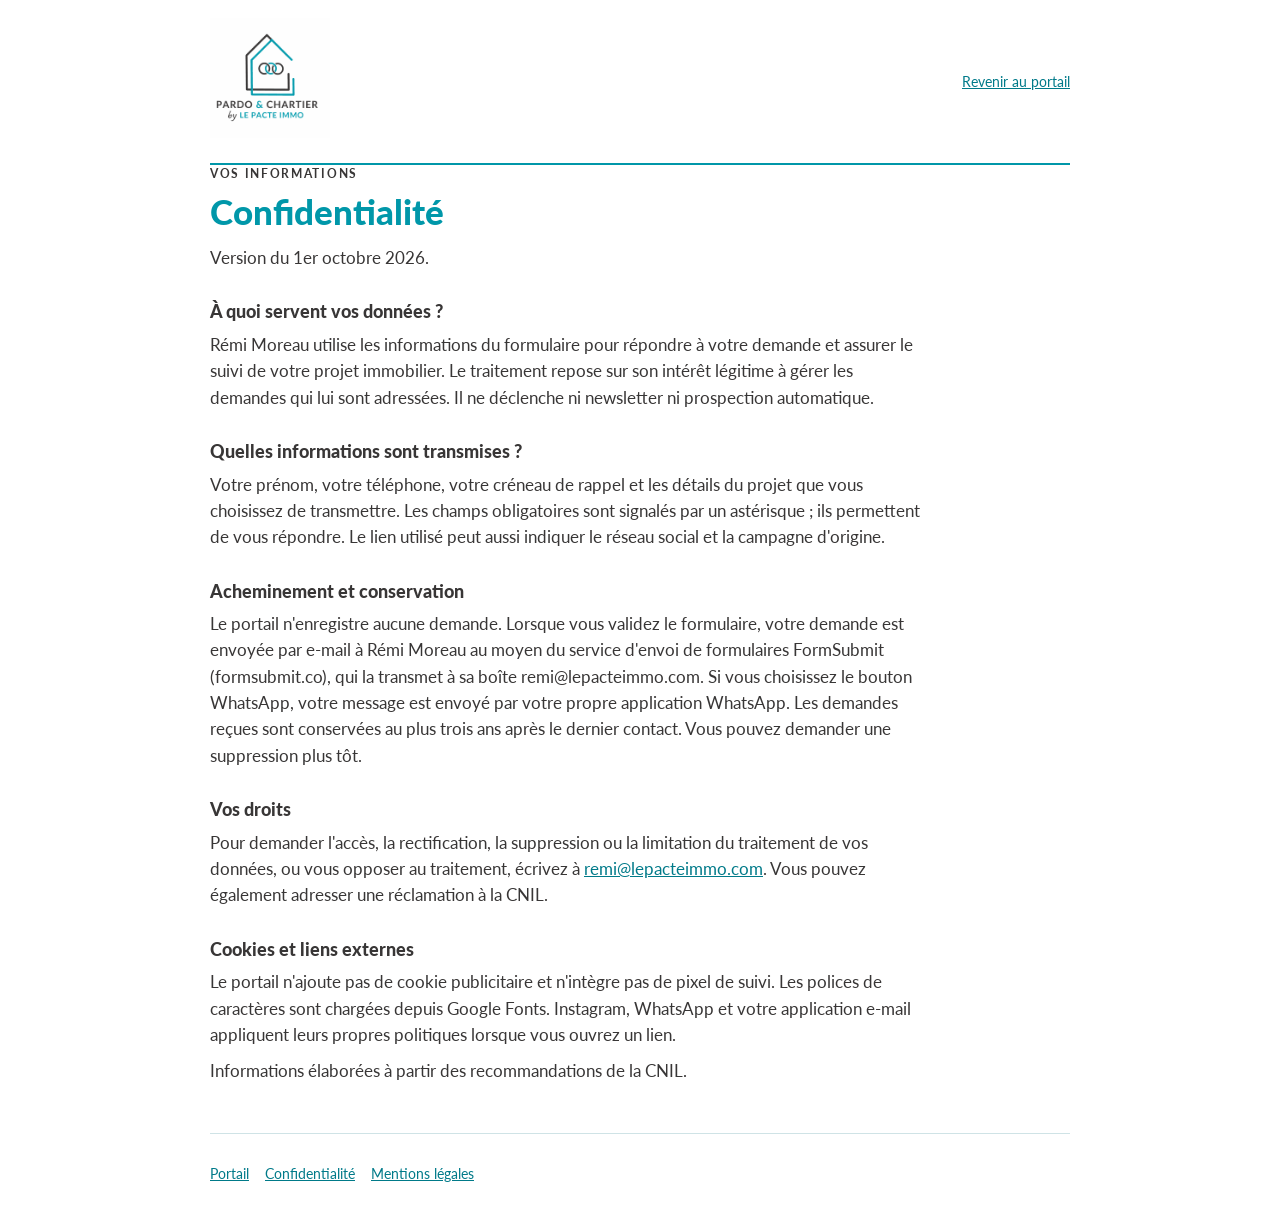
==== confidentialite.html @ 8c42e551 "Add files via upload" ====
<!doctype html>
<html lang="fr">
<head>
<meta charset="utf-8">
<meta name="viewport" content="width=device-width,initial-scale=1,viewport-fit=cover">
<title>Confidentialité | Rémi Moreau</title>
<link rel="icon" href="remi-moreau.jpg">
<link rel="preconnect" href="https://fonts.googleapis.com">
<link rel="stylesheet" href="https://fonts.googleapis.com/css2?family=Lato:wght@400;700;900&family=Caveat:wght@600&display=swap">
<link rel="stylesheet" href="style.css">
</head>
<body style="padding-bottom:40px">
<div class="wrap page">
  <header class="top">
    <a href="index.html"><img src="logo-pardo-chartier.png" alt="Pardo &amp; Chartier by Le Pacte Immo" width="120" height="120"></a>
    <div class="who"><a href="index.html">Revenir au portail</a></div>
  </header>
  <main>
    <p class="eyebrow">Vos informations</p>
    <h1>Confidentialité</h1>
    <p>Version du 1er octobre 2026.</p>
    <h2>À quoi servent vos données ?</h2>
    <p>Rémi Moreau utilise les informations du formulaire pour répondre à votre demande et assurer le suivi de votre projet immobilier. Le traitement repose sur son intérêt légitime à gérer les demandes qui lui sont adressées. Il ne déclenche ni newsletter ni prospection automatique.</p>
    <h2>Quelles informations sont transmises ?</h2>
    <p>Votre prénom, votre téléphone, votre créneau de rappel et les détails du projet que vous choisissez de transmettre. Les champs obligatoires sont signalés par un astérisque ; ils permettent de vous répondre. Le lien utilisé peut aussi indiquer le réseau social et la campagne d'origine.</p>
    <h2>Acheminement et conservation</h2>
    <p>Le portail n'enregistre aucune demande. Lorsque vous validez le formulaire, votre demande est envoyée par e-mail à Rémi Moreau au moyen du service d'envoi de formulaires FormSubmit (formsubmit.co), qui la transmet à sa boîte remi@lepacteimmo.com. Si vous choisissez le bouton WhatsApp, votre message est envoyé par votre propre application WhatsApp. Les demandes reçues sont conservées au plus trois ans après le dernier contact. Vous pouvez demander une suppression plus tôt.</p>
    <h2>Vos droits</h2>
    <p>Pour demander l'accès, la rectification, la suppression ou la limitation du traitement de vos données, ou vous opposer au traitement, écrivez à <a href="mailto:remi@lepacteimmo.com">remi@lepacteimmo.com</a>. Vous pouvez également adresser une réclamation à la CNIL.</p>
    <h2>Cookies et liens externes</h2>
    <p>Le portail n'ajoute pas de cookie publicitaire et n'intègre pas de pixel de suivi. Les polices de caractères sont chargées depuis Google Fonts. Instagram, WhatsApp et votre application e-mail appliquent leurs propres politiques lorsque vous ouvrez un lien.</p>
    <p>Informations élaborées à partir des recommandations de la CNIL.</p>
  </main>
  <footer><nav><a href="index.html">Portail</a><a href="confidentialite.html">Confidentialité</a><a href="mentions.html">Mentions légales</a></nav></footer>
</div>
</body>
</html>
---- style.css ----
/* Portail Rémi Moreau — charte Le Pacte Immo : turquoise #0097a9, anthracite #383636, blanc ; Lato + Caveat */
:root{
  --bg:#ffffff; --surface:#ffffff; --ink:#383636; --muted:#6a6f70;
  --accent:#0097a9; --accent-dark:#007a89; --line:#cfe3e6; --soft:#eef7f8; --err:#b3261e; --ok:#1b7a43;
  --body:"Lato",system-ui,-apple-system,"Segoe UI",sans-serif;
  --hand:"Caveat","Segoe Script",cursive;
}
*{box-sizing:border-box}
html{scroll-behavior:smooth}
body{margin:0;background:var(--bg);color:var(--ink);font-family:var(--body);font-size:17px;line-height:1.55;padding:0 20px 96px}
.wrap{max-width:860px;margin:0 auto}
a{color:var(--accent-dark)}
:focus-visible{outline:3px solid var(--accent);outline-offset:2px}

.top{display:flex;justify-content:space-between;align-items:center;gap:16px;padding:18px 0;border-bottom:2px solid var(--accent)}
.top img{width:120px;height:auto}
.top .who{text-align:right;font-size:.9rem}
.top .who strong{display:block}

.eyebrow{font-size:.75rem;letter-spacing:.14em;text-transform:uppercase;font-weight:700;margin:32px 0 0}
h1{font-size:clamp(3rem,10vw,4.4rem);line-height:1;color:var(--accent);font-weight:900;margin:6px 0 16px}
h2{font-size:1.6rem;color:var(--accent);margin:44px 0 16px;font-weight:900;text-wrap:balance}
.lead{max-width:30em;margin:0 0 22px}

.btn{display:inline-flex;align-items:center;justify-content:center;gap:8px;font:inherit;font-weight:900;border-radius:8px;padding:12px 20px;cursor:pointer;text-decoration:none;border:2px solid var(--accent)}
.btn.primary{background:var(--accent);color:#fff}
.btn.primary:hover{background:var(--accent-dark);border-color:var(--accent-dark)}
.btn.ghost{background:#fff;color:var(--ink)}
.btn.ghost:hover{background:var(--soft)}
.btn[disabled]{opacity:.6;cursor:wait}
.cta{display:flex;flex-wrap:wrap;gap:10px}

.cards{display:grid;grid-template-columns:1fr 1fr;gap:14px}
.card{font:inherit;text-align:left;background:#fff;color:var(--ink);border:1.5px solid var(--ink);border-radius:10px;padding:18px;cursor:pointer;display:flex;flex-direction:column;gap:6px;min-width:0}
.card:hover,.card:focus-visible{border-color:var(--accent);background:var(--soft)}
.card.wide{grid-column:1/-1;border-color:var(--accent);border-width:2px}
.card .n{align-self:flex-end;font-size:.8rem;font-variant-numeric:tabular-nums;color:var(--muted);margin-bottom:-6px}
.card strong{color:var(--accent-dark);font-size:1.1rem}
.card span.d{font-size:.92rem}
@media (max-width:560px){.cards{grid-template-columns:1fr}}
.more{display:inline-block;margin-top:16px;font-weight:700}

.about{display:grid;grid-template-columns:150px 1fr;gap:24px;align-items:start}
.about img{width:150px;height:150px;border-radius:50%;object-fit:cover;border:3px solid var(--accent)}
.about p{margin:0 0 12px}
@media (max-width:560px){.about{grid-template-columns:1fr}.about img{width:120px;height:120px}}
.hand{font-family:var(--hand);color:var(--accent);font-size:1.5rem;margin:40px 0 -34px}

.rating{font-weight:900;font-size:1.15rem;margin:0 0 6px}
.note{font-size:.85rem;color:var(--muted)}
.reviews{display:grid;gap:12px;margin-top:16px;padding:0;list-style:none}
.reviews li{border-left:3px solid var(--accent);padding:6px 0 6px 14px}
.reviews p{margin:0}
.reviews .by{font-size:.85rem;color:var(--muted)}

footer{margin-top:48px;padding-top:20px;border-top:1px solid var(--line);font-size:.85rem;color:var(--muted)}
footer p{margin:0 0 8px}
footer nav{display:flex;flex-wrap:wrap;gap:16px;margin-top:10px}

.bar{position:fixed;left:0;right:0;bottom:0;background:#fff;border-top:1px solid var(--line);padding:10px 16px calc(10px + env(safe-area-inset-bottom,0px));display:flex;justify-content:center;gap:10px;z-index:5}

dialog{border:0;border-radius:14px;padding:0;width:min(520px,calc(100vw - 24px));max-height:calc(100dvh - 24px);color:var(--ink)}
dialog::backdrop{background:rgba(56,54,54,.55)}
.dlg{padding:22px;display:flex;flex-direction:column;gap:14px}
.dlg-head{display:flex;justify-content:space-between;align-items:center;gap:12px}
.dlg-head h3{margin:0;font-size:1.25rem;color:var(--accent-dark)}
.x{font:inherit;font-size:1.4rem;line-height:1;background:none;border:0;cursor:pointer;color:var(--ink);padding:4px 10px;border-radius:8px}
label.f{display:flex;flex-direction:column;gap:5px;font-weight:700;font-size:.92rem}
label.f small{font-weight:400;color:var(--muted)}
input[type=text],input[type=tel],input[type=number],select{font:inherit;color:var(--ink);background:#fff;border:1.5px solid var(--line);border-radius:8px;padding:11px 12px;width:100%}
fieldset{border:0;padding:0;margin:0}
legend{font-weight:700;font-size:.92rem;margin-bottom:6px;padding:0}
.slots{display:flex;flex-wrap:wrap;gap:8px}
.slots label{border:1.5px solid var(--line);border-radius:999px;padding:8px 14px;cursor:pointer;font-weight:700;font-size:.9rem}
.slots input{position:absolute;opacity:0}
.slots label:has(input:checked){background:var(--accent);border-color:var(--accent);color:#fff}
.slots label:has(input:focus-visible){outline:3px solid var(--accent);outline-offset:2px}
.hp{position:absolute;left:-9999px;width:1px;height:1px;overflow:hidden}
.msg{margin:0;font-size:.92rem}
.msg.err{color:var(--err)}
.fine{font-size:.8rem;color:var(--muted);margin:0}
.done{display:flex;flex-direction:column;gap:12px}
.done h3{margin:0;color:var(--ok)}
[hidden]{display:none!important}

.page h1{font-size:2.2rem;color:var(--accent)}
.page h2{font-size:1.15rem;margin:26px 0 6px;color:var(--ink)}
.page p{margin:0 0 10px;max-width:42em}
@media (prefers-reduced-motion:reduce){html{scroll-behavior:auto}}
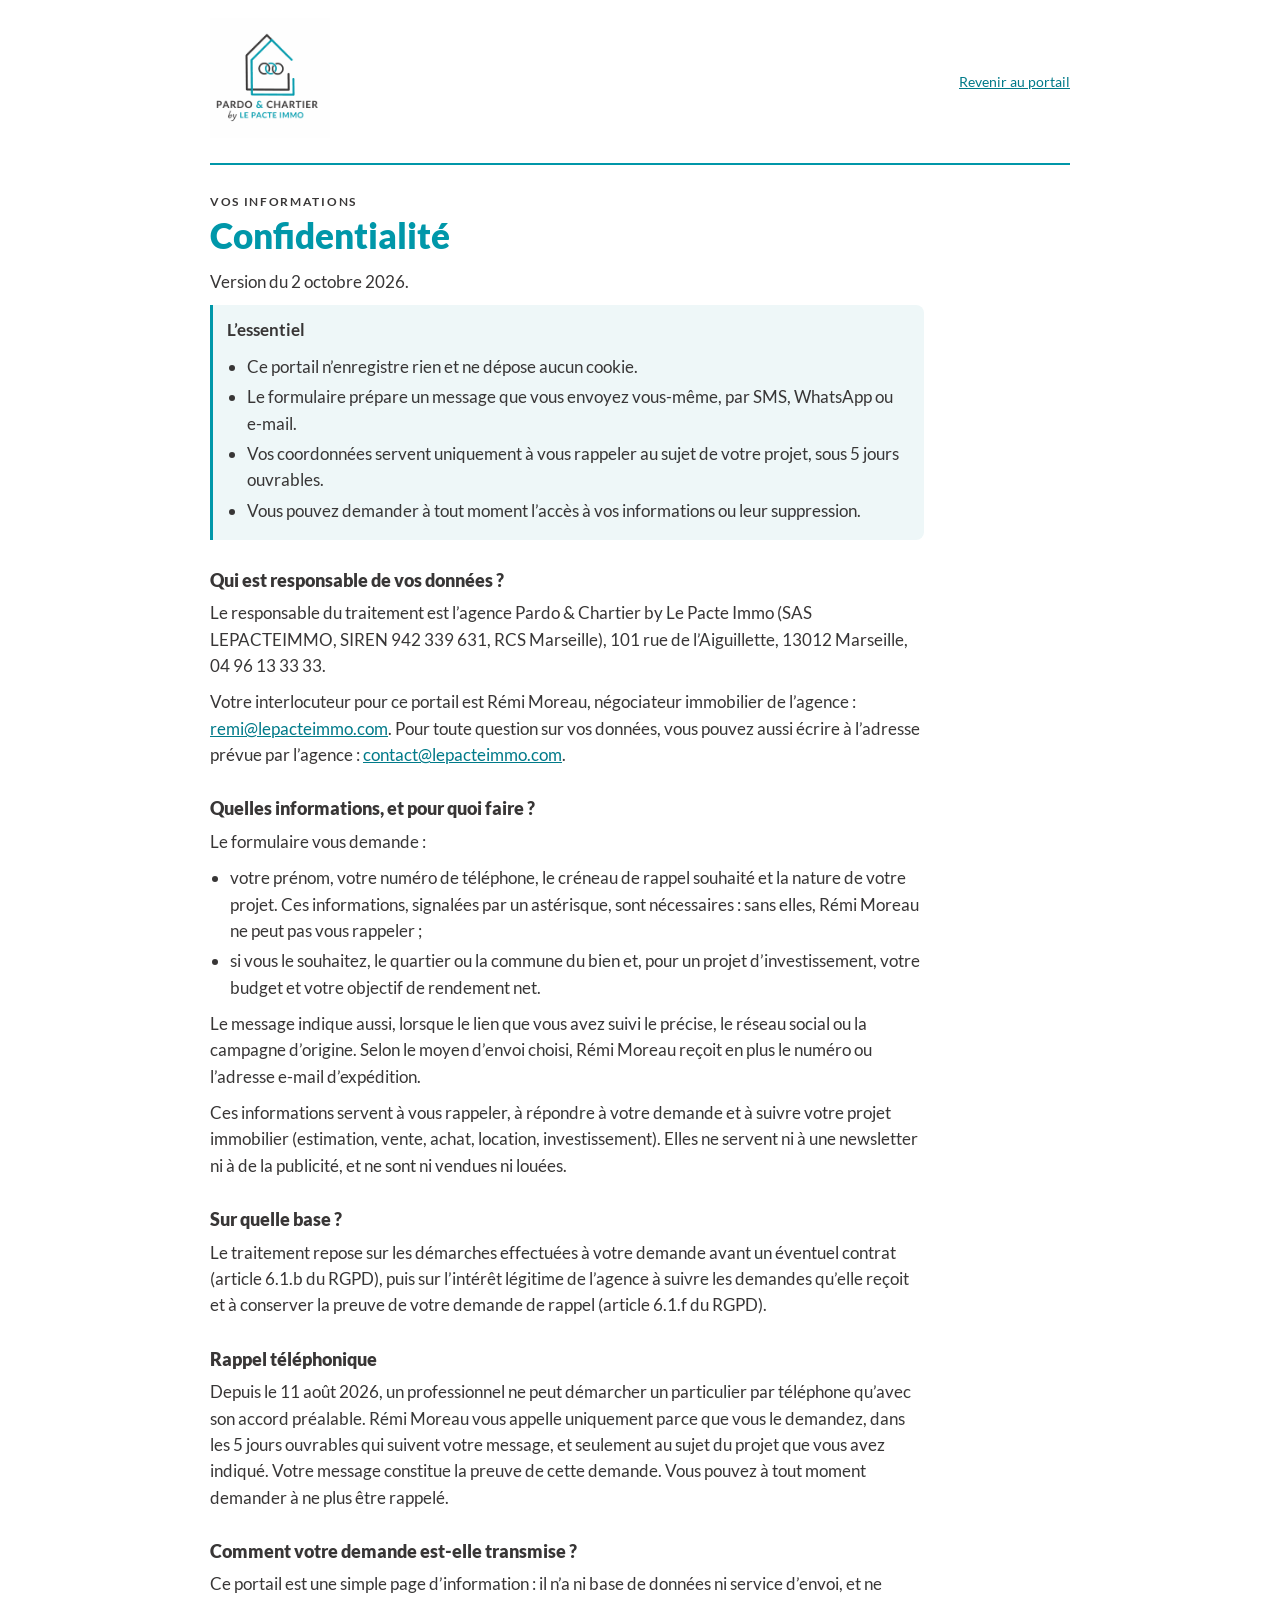
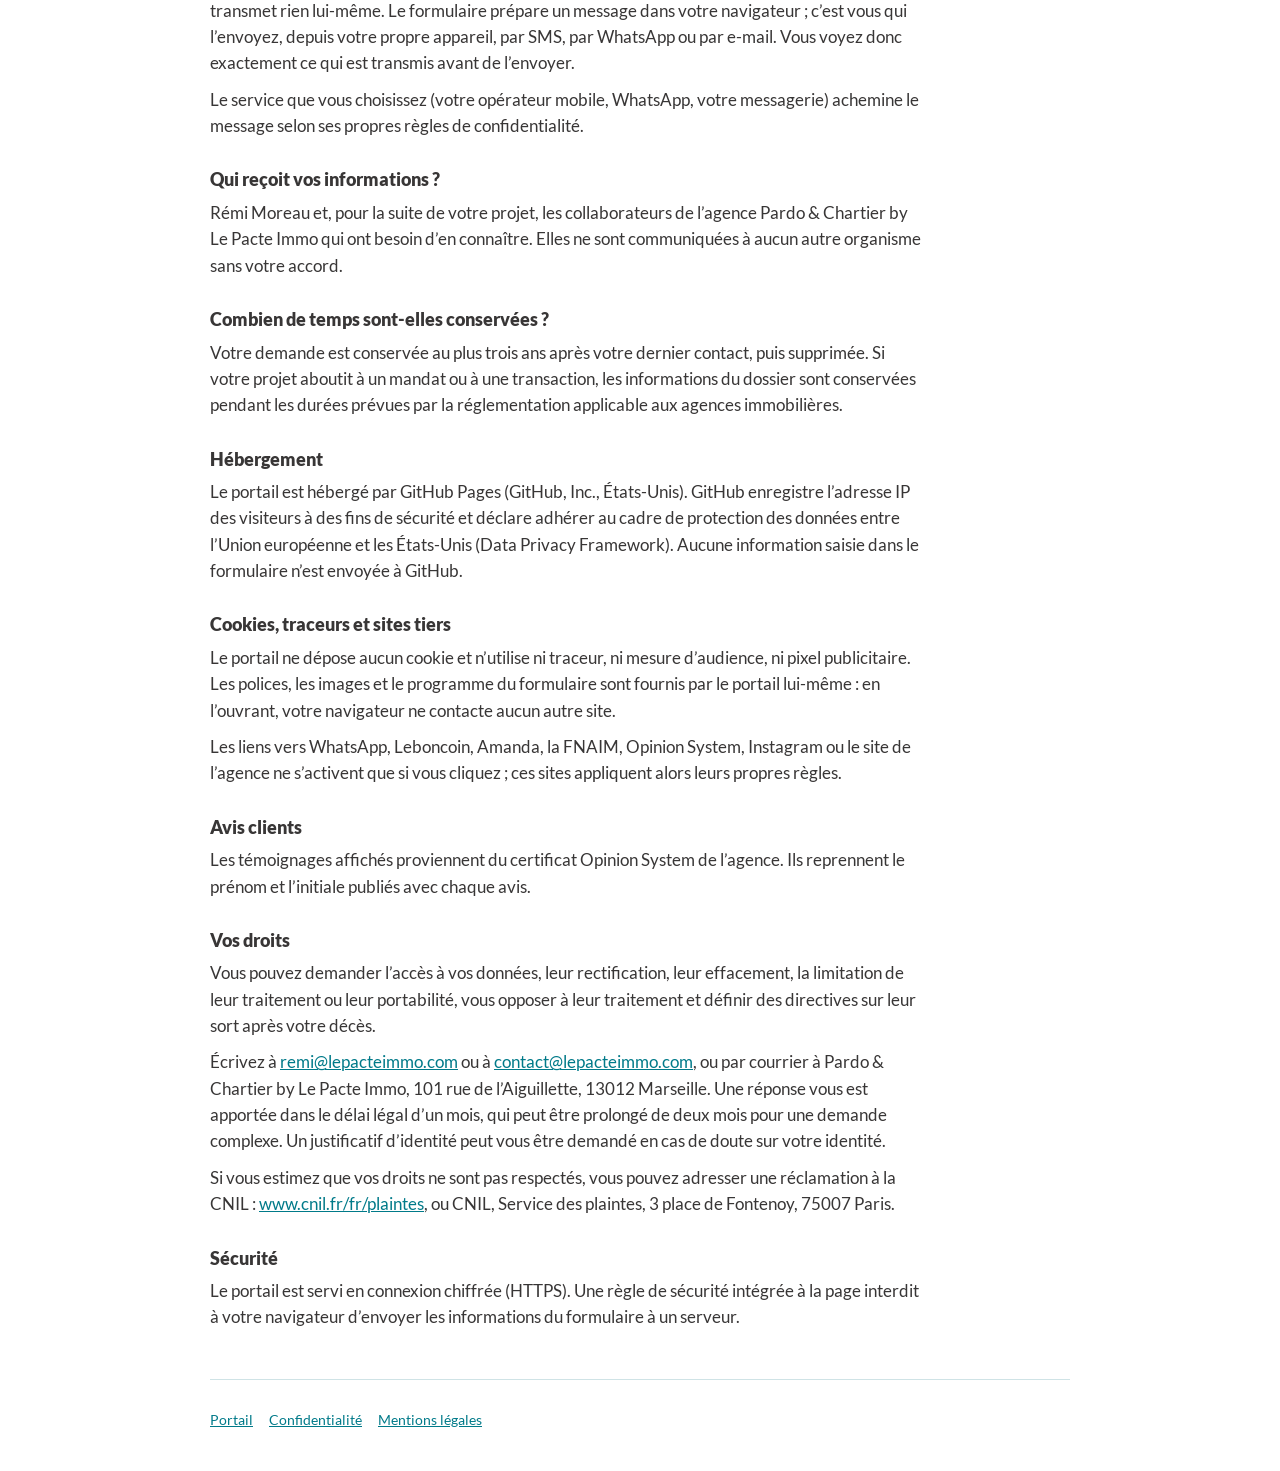
==== commit 46f2b2c2: "RGPD : envoi par le visiteur, polices hébergées, CSP, pages légales Co-Authored-By: Claude Opus 5.5 " ====
--- a/confidentialite.html
+++ b/confidentialite.html
@@ -2,14 +2,14 @@
 <html lang="fr">
 <head>
 <meta charset="utf-8">
+<meta http-equiv="Content-Security-Policy" content="default-src 'none'; style-src 'self'; img-src 'self'; font-src 'self'; form-action 'none'; base-uri 'none'">
+<meta name="referrer" content="no-referrer">
 <meta name="viewport" content="width=device-width,initial-scale=1,viewport-fit=cover">
 <title>Confidentialité | Rémi Moreau</title>
 <link rel="icon" href="remi-moreau.jpg">
-<link rel="preconnect" href="https://fonts.googleapis.com">
-<link rel="stylesheet" href="https://fonts.googleapis.com/css2?family=Lato:wght@400;700;900&family=Caveat:wght@600&display=swap">
-<link rel="stylesheet" href="style.css">
+<link rel="stylesheet" href="style.css?v=4">
 </head>
-<body style="padding-bottom:40px">
+<body class="legal">
 <div class="wrap page">
   <header class="top">
     <a href="index.html"><img src="logo-pardo-chartier.png" alt="Pardo &amp; Chartier by Le Pacte Immo" width="120" height="120"></a>
@@ -18,18 +18,64 @@
   <main>
     <p class="eyebrow">Vos informations</p>
     <h1>Confidentialité</h1>
-    <p>Version du 1er octobre 2026.</p>
-    <h2>À quoi servent vos données ?</h2>
-    <p>Rémi Moreau utilise les informations du formulaire pour répondre à votre demande et assurer le suivi de votre projet immobilier. Le traitement repose sur son intérêt légitime à gérer les demandes qui lui sont adressées. Il ne déclenche ni newsletter ni prospection automatique.</p>
-    <h2>Quelles informations sont transmises ?</h2>
-    <p>Votre prénom, votre téléphone, votre créneau de rappel et les détails du projet que vous choisissez de transmettre. Les champs obligatoires sont signalés par un astérisque ; ils permettent de vous répondre. Le lien utilisé peut aussi indiquer le réseau social et la campagne d'origine.</p>
-    <h2>Acheminement et conservation</h2>
-    <p>Le portail n'enregistre aucune demande. Lorsque vous validez le formulaire, votre demande est envoyée par e-mail à Rémi Moreau au moyen du service d'envoi de formulaires FormSubmit (formsubmit.co), qui la transmet à sa boîte remi@lepacteimmo.com. Si vous choisissez le bouton WhatsApp, votre message est envoyé par votre propre application WhatsApp. Les demandes reçues sont conservées au plus trois ans après le dernier contact. Vous pouvez demander une suppression plus tôt.</p>
+    <p>Version du 2 octobre 2026.</p>
+
+    <div class="box">
+      <p><strong>L’essentiel</strong></p>
+      <ul>
+        <li>Ce portail n’enregistre rien et ne dépose aucun cookie.</li>
+        <li>Le formulaire prépare un message que vous envoyez vous-même, par SMS, WhatsApp ou e-mail.</li>
+        <li>Vos coordonnées servent uniquement à vous rappeler au sujet de votre projet, sous 5 jours ouvrables.</li>
+        <li>Vous pouvez demander à tout moment l’accès à vos informations ou leur suppression.</li>
+      </ul>
+    </div>
+
+    <h2>Qui est responsable de vos données ?</h2>
+    <p>Le responsable du traitement est l’agence Pardo &amp; Chartier by Le Pacte Immo (SAS LEPACTEIMMO, SIREN 942 339 631, RCS Marseille), 101 rue de l’Aiguillette, 13012 Marseille, 04 96 13 33 33.</p>
+    <p>Votre interlocuteur pour ce portail est Rémi Moreau, négociateur immobilier de l’agence : <a href="mailto:remi@lepacteimmo.com">remi@lepacteimmo.com</a>. Pour toute question sur vos données, vous pouvez aussi écrire à l’adresse prévue par l’agence : <a href="mailto:contact@lepacteimmo.com">contact@lepacteimmo.com</a>.</p>
+
+    <h2>Quelles informations, et pour quoi faire ?</h2>
+    <p>Le formulaire vous demande :</p>
+    <ul>
+      <li>votre prénom, votre numéro de téléphone, le créneau de rappel souhaité et la nature de votre projet. Ces informations, signalées par un astérisque, sont nécessaires : sans elles, Rémi Moreau ne peut pas vous rappeler ;</li>
+      <li>si vous le souhaitez, le quartier ou la commune du bien et, pour un projet d’investissement, votre budget et votre objectif de rendement net.</li>
+    </ul>
+    <p>Le message indique aussi, lorsque le lien que vous avez suivi le précise, le réseau social ou la campagne d’origine. Selon le moyen d’envoi choisi, Rémi Moreau reçoit en plus le numéro ou l’adresse e-mail d’expédition.</p>
+    <p>Ces informations servent à vous rappeler, à répondre à votre demande et à suivre votre projet immobilier (estimation, vente, achat, location, investissement). Elles ne servent ni à une newsletter ni à de la publicité, et ne sont ni vendues ni louées.</p>
+
+    <h2>Sur quelle base ?</h2>
+    <p>Le traitement repose sur les démarches effectuées à votre demande avant un éventuel contrat (article 6.1.b du RGPD), puis sur l’intérêt légitime de l’agence à suivre les demandes qu’elle reçoit et à conserver la preuve de votre demande de rappel (article 6.1.f du RGPD).</p>
+
+    <h2>Rappel téléphonique</h2>
+    <p>Depuis le 11 août 2026, un professionnel ne peut démarcher un particulier par téléphone qu’avec son accord préalable. Rémi Moreau vous appelle uniquement parce que vous le demandez, dans les 5 jours ouvrables qui suivent votre message, et seulement au sujet du projet que vous avez indiqué. Votre message constitue la preuve de cette demande. Vous pouvez à tout moment demander à ne plus être rappelé.</p>
+
+    <h2>Comment votre demande est-elle transmise ?</h2>
+    <p>Ce portail est une simple page d’information : il n’a ni base de données ni service d’envoi, et ne transmet rien lui-même. Le formulaire prépare un message dans votre navigateur ; c’est vous qui l’envoyez, depuis votre propre appareil, par SMS, par WhatsApp ou par e-mail. Vous voyez donc exactement ce qui est transmis avant de l’envoyer.</p>
+    <p>Le service que vous choisissez (votre opérateur mobile, WhatsApp, votre messagerie) achemine le message selon ses propres règles de confidentialité.</p>
+
+    <h2>Qui reçoit vos informations ?</h2>
+    <p>Rémi Moreau et, pour la suite de votre projet, les collaborateurs de l’agence Pardo &amp; Chartier by Le Pacte Immo qui ont besoin d’en connaître. Elles ne sont communiquées à aucun autre organisme sans votre accord.</p>
+
+    <h2>Combien de temps sont-elles conservées ?</h2>
+    <p>Votre demande est conservée au plus trois ans après votre dernier contact, puis supprimée. Si votre projet aboutit à un mandat ou à une transaction, les informations du dossier sont conservées pendant les durées prévues par la réglementation applicable aux agences immobilières.</p>
+
+    <h2>Hébergement</h2>
+    <p>Le portail est hébergé par GitHub Pages (GitHub, Inc., États-Unis). GitHub enregistre l’adresse IP des visiteurs à des fins de sécurité et déclare adhérer au cadre de protection des données entre l’Union européenne et les États-Unis (Data Privacy Framework). Aucune information saisie dans le formulaire n’est envoyée à GitHub.</p>
+
+    <h2>Cookies, traceurs et sites tiers</h2>
+    <p>Le portail ne dépose aucun cookie et n’utilise ni traceur, ni mesure d’audience, ni pixel publicitaire. Les polices, les images et le programme du formulaire sont fournis par le portail lui-même : en l’ouvrant, votre navigateur ne contacte aucun autre site.</p>
+    <p>Les liens vers WhatsApp, Leboncoin, Amanda, la FNAIM, Opinion System, Instagram ou le site de l’agence ne s’activent que si vous cliquez ; ces sites appliquent alors leurs propres règles.</p>
+
+    <h2>Avis clients</h2>
+    <p>Les témoignages affichés proviennent du certificat Opinion System de l’agence. Ils reprennent le prénom et l’initiale publiés avec chaque avis.</p>
+
     <h2>Vos droits</h2>
-    <p>Pour demander l'accès, la rectification, la suppression ou la limitation du traitement de vos données, ou vous opposer au traitement, écrivez à <a href="mailto:remi@lepacteimmo.com">remi@lepacteimmo.com</a>. Vous pouvez également adresser une réclamation à la CNIL.</p>
-    <h2>Cookies et liens externes</h2>
-    <p>Le portail n'ajoute pas de cookie publicitaire et n'intègre pas de pixel de suivi. Les polices de caractères sont chargées depuis Google Fonts. Instagram, WhatsApp et votre application e-mail appliquent leurs propres politiques lorsque vous ouvrez un lien.</p>
-    <p>Informations élaborées à partir des recommandations de la CNIL.</p>
+    <p>Vous pouvez demander l’accès à vos données, leur rectification, leur effacement, la limitation de leur traitement ou leur portabilité, vous opposer à leur traitement et définir des directives sur leur sort après votre décès.</p>
+    <p>Écrivez à <a href="mailto:remi@lepacteimmo.com">remi@lepacteimmo.com</a> ou à <a href="mailto:contact@lepacteimmo.com">contact@lepacteimmo.com</a>, ou par courrier à Pardo &amp; Chartier by Le Pacte Immo, 101 rue de l’Aiguillette, 13012 Marseille. Une réponse vous est apportée dans le délai légal d’un mois, qui peut être prolongé de deux mois pour une demande complexe. Un justificatif d’identité peut vous être demandé en cas de doute sur votre identité.</p>
+    <p>Si vous estimez que vos droits ne sont pas respectés, vous pouvez adresser une réclamation à la CNIL : <a href="https://www.cnil.fr/fr/plaintes" target="_blank" rel="noopener noreferrer">www.cnil.fr/fr/plaintes</a>, ou CNIL, Service des plaintes, 3 place de Fontenoy, 75007 Paris.</p>
+
+    <h2>Sécurité</h2>
+    <p>Le portail est servi en connexion chiffrée (HTTPS). Une règle de sécurité intégrée à la page interdit à votre navigateur d’envoyer les informations du formulaire à un serveur.</p>
   </main>
   <footer><nav><a href="index.html">Portail</a><a href="confidentialite.html">Confidentialité</a><a href="mentions.html">Mentions légales</a></nav></footer>
 </div>
--- a/style.css
+++ b/style.css
@@ -1,13 +1,19 @@
 /* Portail Rémi Moreau — charte Le Pacte Immo : turquoise #0097a9, anthracite #383636, blanc ; Lato + Caveat */
+/* Polices servies par le portail lui-même : aucun appel à un site tiers. Lato et Caveat sont sous licence SIL Open Font License 1.1 (voir LICENCE-Lato.txt et LICENCE-Caveat.txt). */
+@font-face{font-family:"Lato";font-style:normal;font-weight:400;font-display:swap;src:url(lato-latin-400-normal.woff2) format("woff2")}
+@font-face{font-family:"Lato";font-style:normal;font-weight:700;font-display:swap;src:url(lato-latin-700-normal.woff2) format("woff2")}
+@font-face{font-family:"Lato";font-style:normal;font-weight:900;font-display:swap;src:url(lato-latin-900-normal.woff2) format("woff2")}
+@font-face{font-family:"Caveat";font-style:normal;font-weight:600;font-display:swap;src:url(caveat-latin-600-normal.woff2) format("woff2")}
 :root{
   --bg:#ffffff; --surface:#ffffff; --ink:#383636; --muted:#6a6f70;
-  --accent:#0097a9; --accent-dark:#007a89; --line:#cfe3e6; --soft:#eef7f8; --err:#b3261e; --ok:#1b7a43;
+  --accent:#0097a9; --accent-dark:#007a89; --line:#cfe3e6; --soft:#eef7f8; --err:#b3261e;
   --body:"Lato",system-ui,-apple-system,"Segoe UI",sans-serif;
   --hand:"Caveat","Segoe Script",cursive;
 }
 *{box-sizing:border-box}
 html{scroll-behavior:smooth}
 body{margin:0;background:var(--bg);color:var(--ink);font-family:var(--body);font-size:17px;line-height:1.55;padding:0 20px 96px}
+body.legal{padding-bottom:40px}
 .wrap{max-width:860px;margin:0 auto}
 a{color:var(--accent-dark)}
 :focus-visible{outline:3px solid var(--accent);outline-offset:2px}
@@ -18,8 +24,10 @@
 .top .who strong{display:block}
 
 .eyebrow{font-size:.75rem;letter-spacing:.14em;text-transform:uppercase;font-weight:700;margin:32px 0 0}
+.eyebrow.spaced{margin-top:44px}
 h1{font-size:clamp(3rem,10vw,4.4rem);line-height:1;color:var(--accent);font-weight:900;margin:6px 0 16px}
 h2{font-size:1.6rem;color:var(--accent);margin:44px 0 16px;font-weight:900;text-wrap:balance}
+h2.tight{margin-top:4px}
 .lead{max-width:30em;margin:0 0 22px}
 
 .btn{display:inline-flex;align-items:center;justify-content:center;gap:8px;font:inherit;font-weight:900;border-radius:8px;padding:12px 20px;cursor:pointer;text-decoration:none;border:2px solid var(--accent)}
@@ -27,7 +35,6 @@
 .btn.primary:hover{background:var(--accent-dark);border-color:var(--accent-dark)}
 .btn.ghost{background:#fff;color:var(--ink)}
 .btn.ghost:hover{background:var(--soft)}
-.btn[disabled]{opacity:.6;cursor:wait}
 .cta{display:flex;flex-wrap:wrap;gap:10px}
 
 .cards{display:grid;grid-template-columns:1fr 1fr;gap:14px}
@@ -65,6 +72,7 @@
 .dlg-head{display:flex;justify-content:space-between;align-items:center;gap:12px}
 .dlg-head h3{margin:0;font-size:1.25rem;color:var(--accent-dark)}
 .x{font:inherit;font-size:1.4rem;line-height:1;background:none;border:0;cursor:pointer;color:var(--ink);padding:4px 10px;border-radius:8px}
+.stack{display:flex;flex-direction:column;gap:14px}
 label.f{display:flex;flex-direction:column;gap:5px;font-weight:700;font-size:.92rem}
 label.f small{font-weight:400;color:var(--muted)}
 input[type=text],input[type=tel],input[type=number],select{font:inherit;color:var(--ink);background:#fff;border:1.5px solid var(--line);border-radius:8px;padding:11px 12px;width:100%}
@@ -75,15 +83,36 @@
 .slots input{position:absolute;opacity:0}
 .slots label:has(input:checked){background:var(--accent);border-color:var(--accent);color:#fff}
 .slots label:has(input:focus-visible){outline:3px solid var(--accent);outline-offset:2px}
-.hp{position:absolute;left:-9999px;width:1px;height:1px;overflow:hidden}
 .msg{margin:0;font-size:.92rem}
 .msg.err{color:var(--err)}
 .fine{font-size:.8rem;color:var(--muted);margin:0}
+.send-label{margin:4px 0 -6px;font-weight:700;font-size:.92rem}
+.channels{display:flex;flex-wrap:wrap;gap:8px}
+.channels .btn{flex:1 1 auto;min-width:0;padding:12px 10px;font-size:.95rem;text-align:center}
+.linkbtn{align-self:flex-start;font:inherit;font-size:.92rem;font-weight:700;color:var(--accent-dark);text-decoration:underline;background:none;border:0;padding:2px 0;cursor:pointer}
 .done{display:flex;flex-direction:column;gap:12px}
-.done h3{margin:0;color:var(--ok)}
+.done h3{margin:0;color:var(--accent-dark)}
+.preview{margin:0;padding:10px 12px;background:var(--soft);border-radius:8px;font:inherit;font-size:.85rem;line-height:1.45;white-space:pre-wrap;overflow-wrap:anywhere;max-height:11em;overflow:auto}
 [hidden]{display:none!important}
 
 .page h1{font-size:2.2rem;color:var(--accent)}
 .page h2{font-size:1.15rem;margin:26px 0 6px;color:var(--ink)}
 .page p{margin:0 0 10px;max-width:42em}
+.page .eyebrow{margin:28px 0 0}
+.page ul{margin:0 0 10px;padding-left:1.2em;max-width:42em}
+.page li{margin:0 0 4px}
+.page .box{background:var(--soft);border-left:3px solid var(--accent);border-radius:0 8px 8px 0;padding:12px 14px;max-width:42em;margin:0 0 14px}
+.page .box p:last-child,.page .box ul:last-child{margin-bottom:0}
 @media (prefers-reduced-motion:reduce){html{scroll-behavior:auto}}
+.partner{display:flex;align-items:center;gap:24px;margin-top:24px}
+.partner>a{flex:none}
+.partner img{display:block;width:134px;height:auto}
+.partner p{margin:0 0 8px}
+@media (max-width:440px){.partner{gap:16px}.partner img{width:104px}}
+.btn .num{font-weight:400;font-variant-numeric:tabular-nums}
+.btn .num::before{content:"·";margin-right:8px;font-weight:900}
+@media (max-width:700px){.btn .num{display:none}}
+@media (max-width:600px){.bar{gap:8px;padding-left:10px;padding-right:10px}.bar .btn{flex:1 1 auto;min-width:0;padding:10px 8px;font-size:.84rem;line-height:1.2;text-align:center}}
+.plogo{margin:0 0 16px}
+.plogo a{display:block;width:200px}
+.plogo img{display:block;width:100%;height:auto}
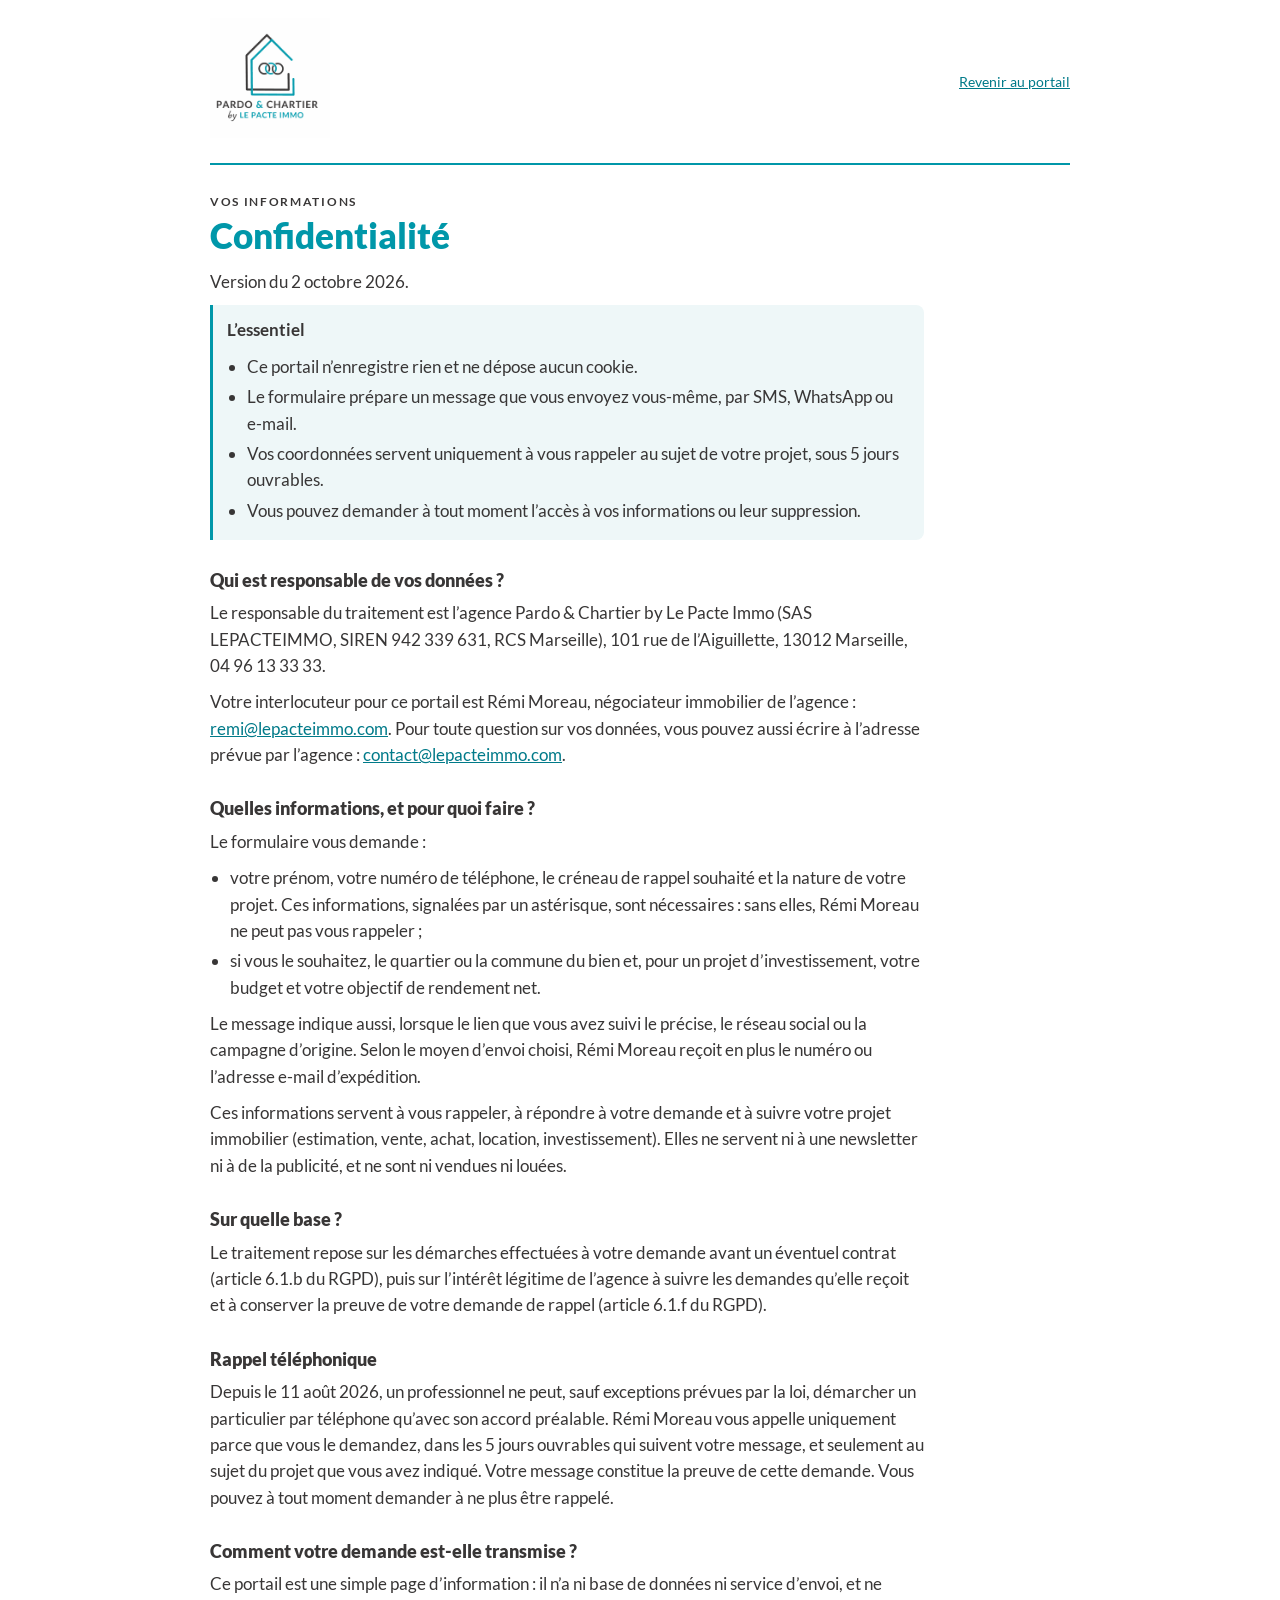
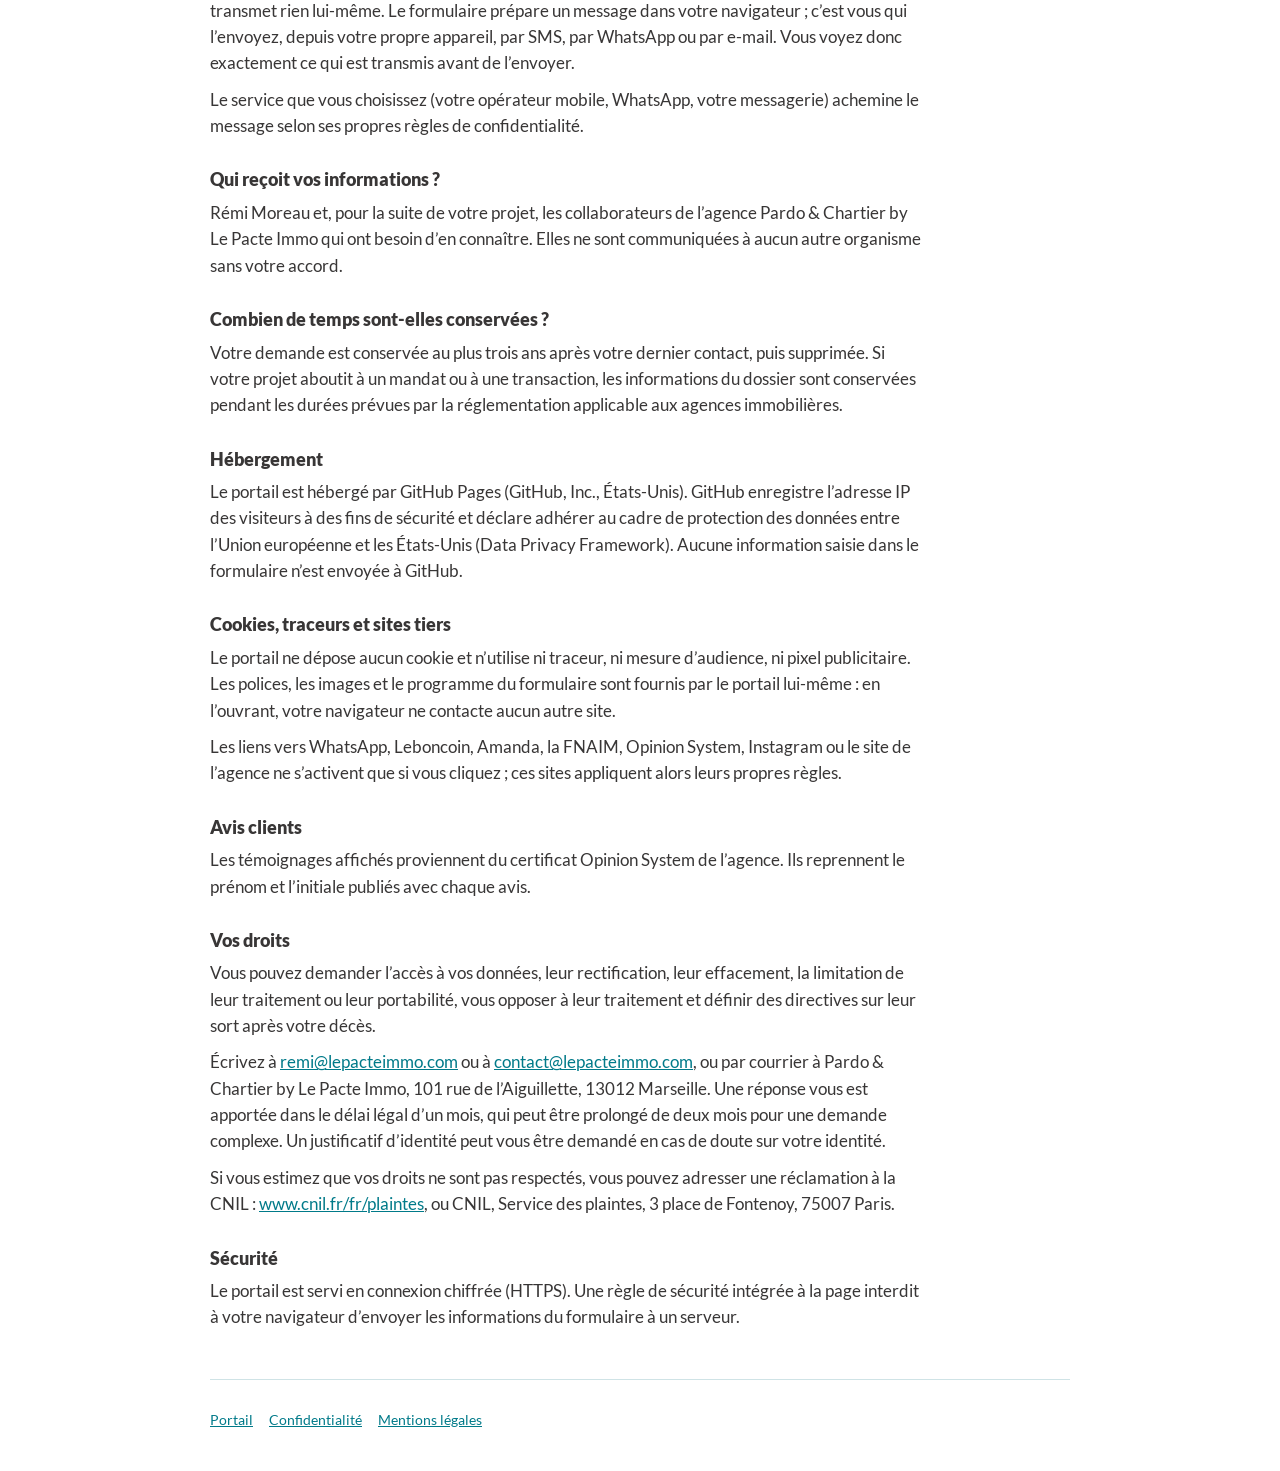
==== commit 0fd63d98: "Confidentialité : précision sur le démarchage téléphonique Co-Authored-By: Claude Opus 5.5 <noreply@" ====
--- a/confidentialite.html
+++ b/confidentialite.html
@@ -47,7 +47,7 @@
     <p>Le traitement repose sur les démarches effectuées à votre demande avant un éventuel contrat (article 6.1.b du RGPD), puis sur l’intérêt légitime de l’agence à suivre les demandes qu’elle reçoit et à conserver la preuve de votre demande de rappel (article 6.1.f du RGPD).</p>
 
     <h2>Rappel téléphonique</h2>
-    <p>Depuis le 11 août 2026, un professionnel ne peut démarcher un particulier par téléphone qu’avec son accord préalable. Rémi Moreau vous appelle uniquement parce que vous le demandez, dans les 5 jours ouvrables qui suivent votre message, et seulement au sujet du projet que vous avez indiqué. Votre message constitue la preuve de cette demande. Vous pouvez à tout moment demander à ne plus être rappelé.</p>
+    <p>Depuis le 11 août 2026, un professionnel ne peut, sauf exceptions prévues par la loi, démarcher un particulier par téléphone qu’avec son accord préalable. Rémi Moreau vous appelle uniquement parce que vous le demandez, dans les 5 jours ouvrables qui suivent votre message, et seulement au sujet du projet que vous avez indiqué. Votre message constitue la preuve de cette demande. Vous pouvez à tout moment demander à ne plus être rappelé.</p>
 
     <h2>Comment votre demande est-elle transmise ?</h2>
     <p>Ce portail est une simple page d’information : il n’a ni base de données ni service d’envoi, et ne transmet rien lui-même. Le formulaire prépare un message dans votre navigateur ; c’est vous qui l’envoyez, depuis votre propre appareil, par SMS, par WhatsApp ou par e-mail. Vous voyez donc exactement ce qui est transmis avant de l’envoyer.</p>
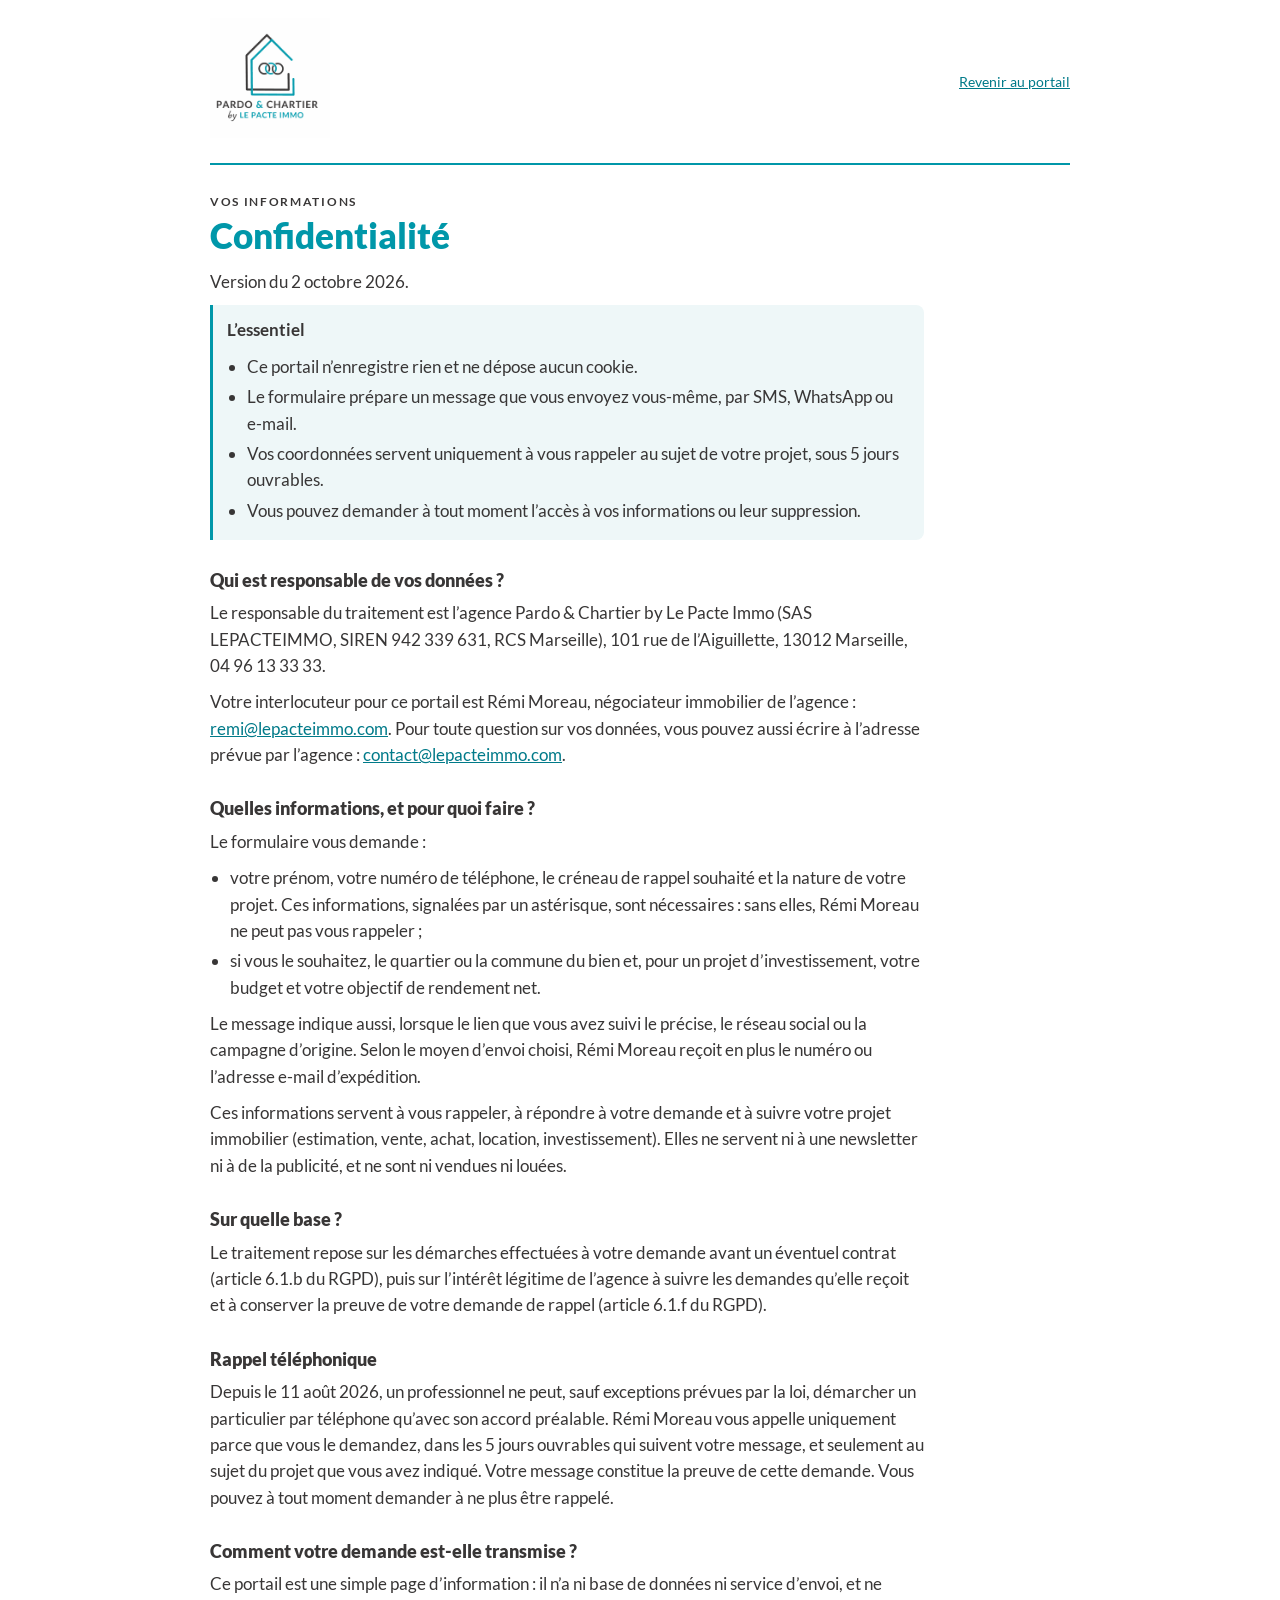
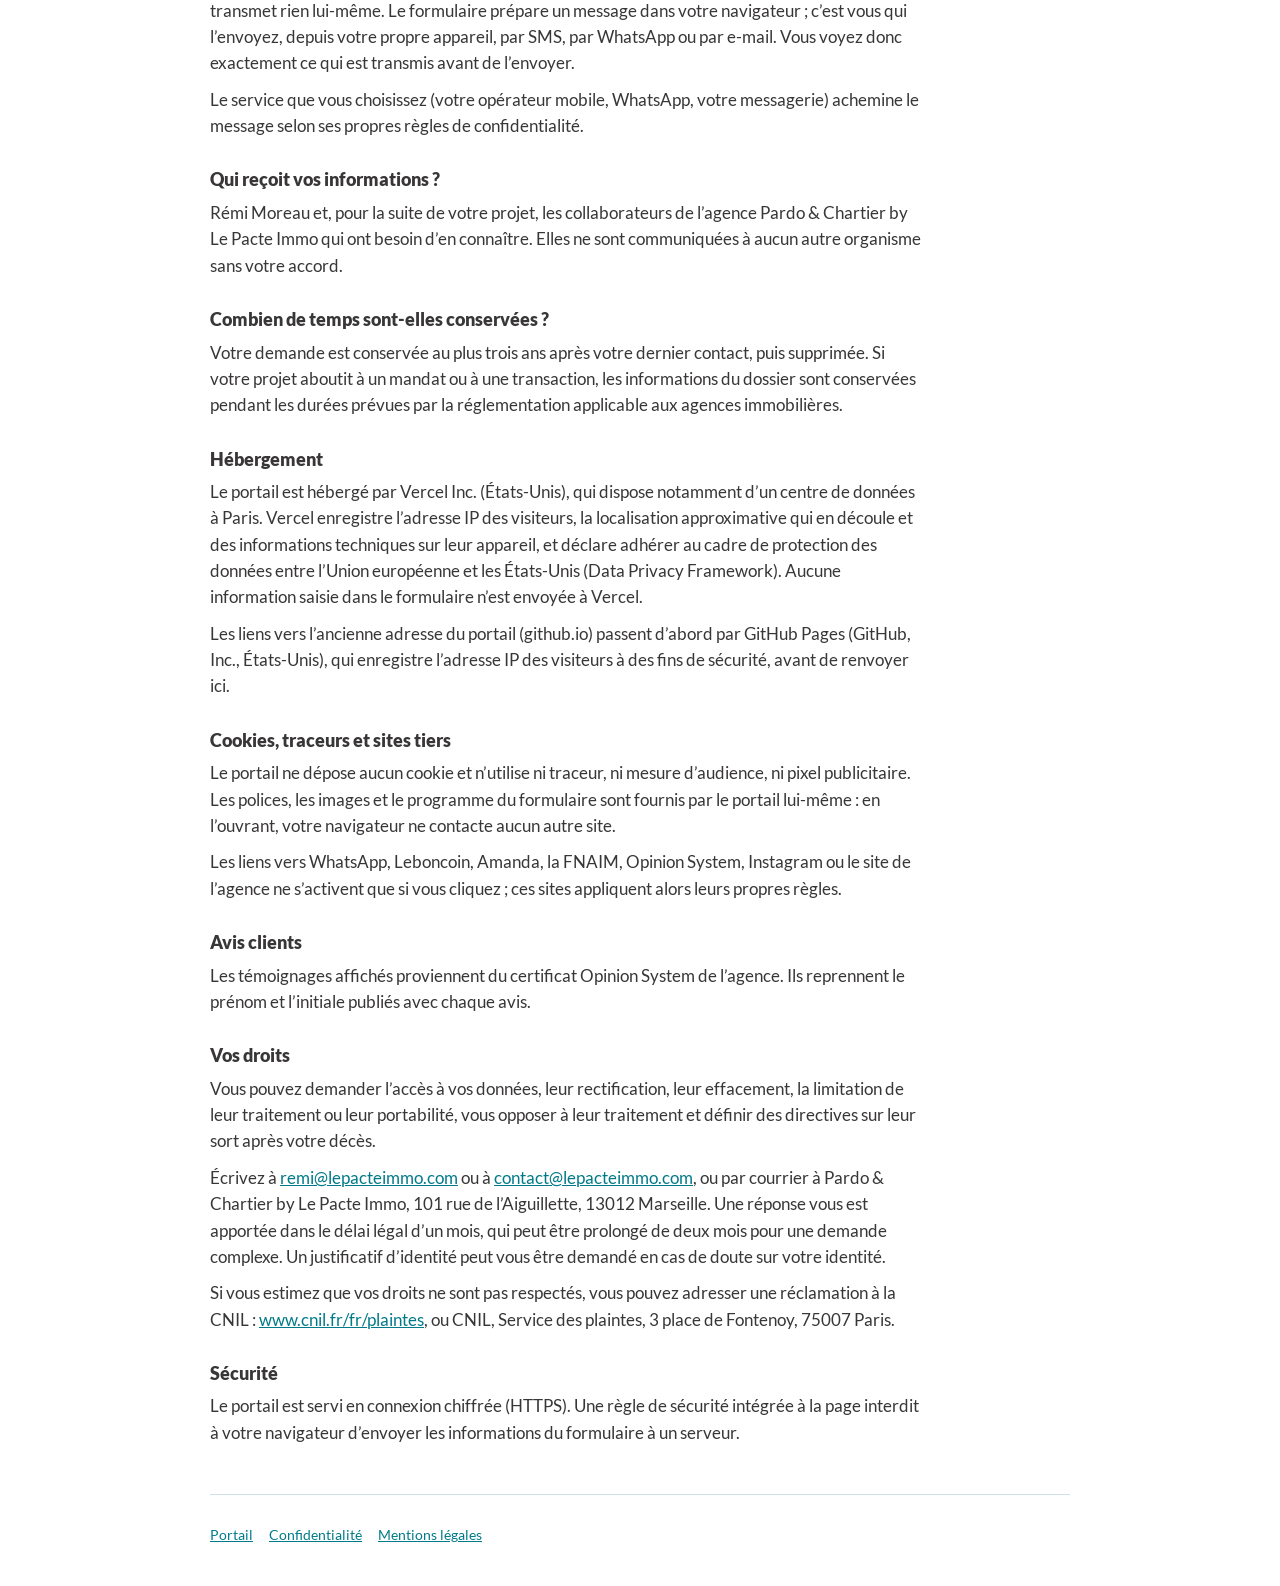
==== commit 9766d5b5: "Passage sur Vercel : en-têtes de sécurité, adresses et pages légales Co-Authored-By: Claude Opus 5.5" ====
--- a/confidentialite.html
+++ b/confidentialite.html
@@ -60,7 +60,8 @@
     <p>Votre demande est conservée au plus trois ans après votre dernier contact, puis supprimée. Si votre projet aboutit à un mandat ou à une transaction, les informations du dossier sont conservées pendant les durées prévues par la réglementation applicable aux agences immobilières.</p>
 
     <h2>Hébergement</h2>
-    <p>Le portail est hébergé par GitHub Pages (GitHub, Inc., États-Unis). GitHub enregistre l’adresse IP des visiteurs à des fins de sécurité et déclare adhérer au cadre de protection des données entre l’Union européenne et les États-Unis (Data Privacy Framework). Aucune information saisie dans le formulaire n’est envoyée à GitHub.</p>
+    <p>Le portail est hébergé par Vercel Inc. (États-Unis), qui dispose notamment d’un centre de données à Paris. Vercel enregistre l’adresse IP des visiteurs, la localisation approximative qui en découle et des informations techniques sur leur appareil, et déclare adhérer au cadre de protection des données entre l’Union européenne et les États-Unis (Data Privacy Framework). Aucune information saisie dans le formulaire n’est envoyée à Vercel.</p>
+    <p>Les liens vers l’ancienne adresse du portail (github.io) passent d’abord par GitHub Pages (GitHub, Inc., États-Unis), qui enregistre l’adresse IP des visiteurs à des fins de sécurité, avant de renvoyer ici.</p>
 
     <h2>Cookies, traceurs et sites tiers</h2>
     <p>Le portail ne dépose aucun cookie et n’utilise ni traceur, ni mesure d’audience, ni pixel publicitaire. Les polices, les images et le programme du formulaire sont fournis par le portail lui-même : en l’ouvrant, votre navigateur ne contacte aucun autre site.</p>
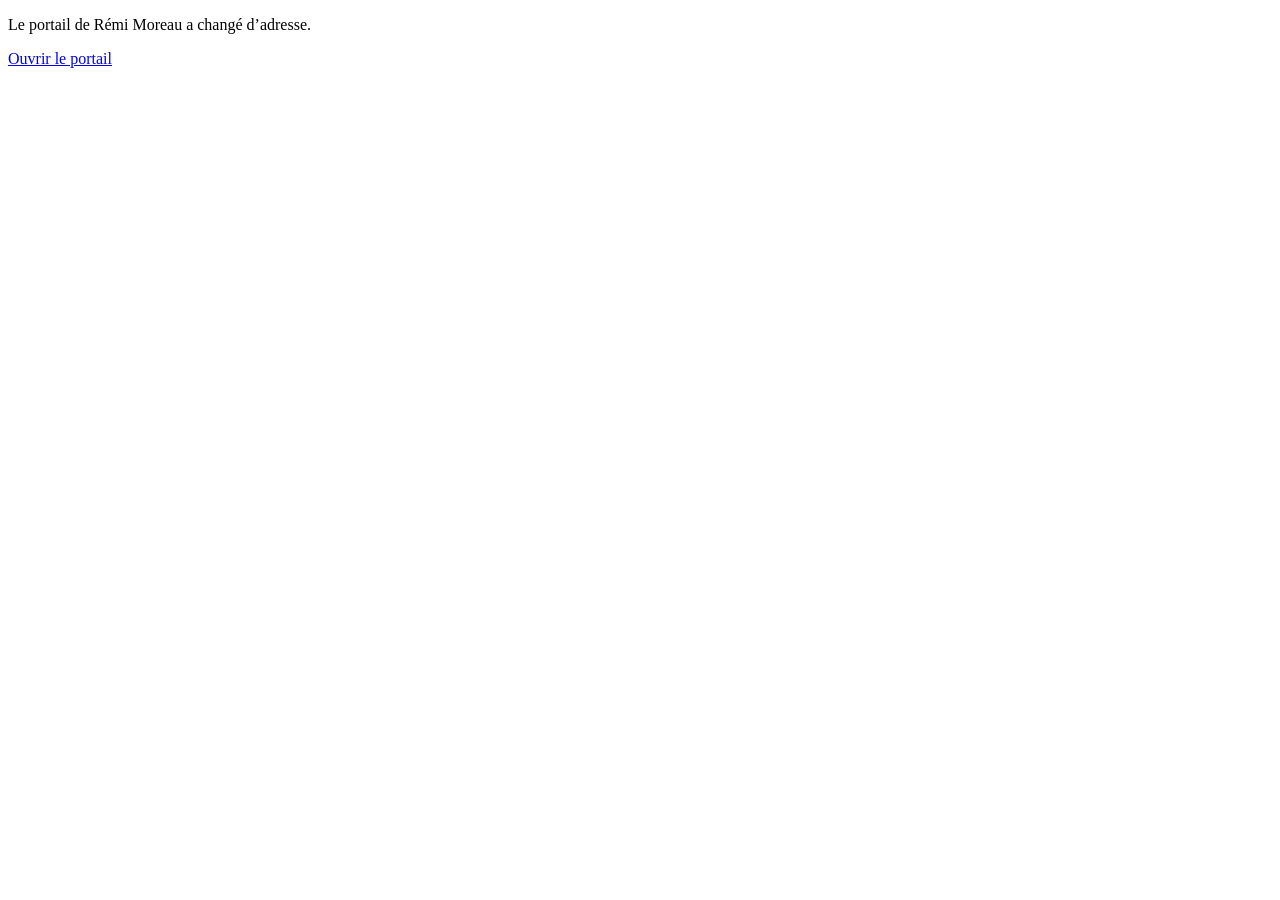
==== commit 05f057f7: "Ancienne adresse : renvoi vers le portail sur Vercel Co-Authored-By: Claude Opus 5.5 <noreply@anthro" ====
--- a/confidentialite.html
+++ b/confidentialite.html
@@ -2,83 +2,24 @@
 <html lang="fr">
 <head>
 <meta charset="utf-8">
-<meta http-equiv="Content-Security-Policy" content="default-src 'none'; style-src 'self'; img-src 'self'; font-src 'self'; form-action 'none'; base-uri 'none'">
+<meta name="viewport" content="width=device-width,initial-scale=1">
+<title>Rémi Moreau | Votre projet immobilier à Marseille</title>
+<meta name="robots" content="noindex">
 <meta name="referrer" content="no-referrer">
-<meta name="viewport" content="width=device-width,initial-scale=1,viewport-fit=cover">
-<title>Confidentialité | Rémi Moreau</title>
-<link rel="icon" href="remi-moreau.jpg">
-<link rel="stylesheet" href="style.css?v=4">
+<link rel="canonical" href="https://remi-moreau-contact.vercel.app/confidentialite.html">
+<meta property="og:title" content="Rémi Moreau | Votre projet immobilier à Marseille">
+<meta property="og:description" content="Vendre, acheter, louer, investir ou faire estimer un bien : échangez directement avec moi.">
+<meta property="og:image" content="https://remi-moreau-contact.vercel.app/apercu.jpg">
+<meta property="og:image:width" content="1200">
+<meta property="og:image:height" content="630">
+<meta property="og:type" content="website">
+<meta property="og:url" content="https://remi-moreau-contact.vercel.app/">
+<meta name="twitter:card" content="summary_large_image">
+<script src="/remi-moreau-contact/redirect.js"></script>
+<meta http-equiv="refresh" content="3; url=https://remi-moreau-contact.vercel.app/confidentialite.html">
 </head>
-<body class="legal">
-<div class="wrap page">
-  <header class="top">
-    <a href="index.html"><img src="logo-pardo-chartier.png" alt="Pardo &amp; Chartier by Le Pacte Immo" width="120" height="120"></a>
-    <div class="who"><a href="index.html">Revenir au portail</a></div>
-  </header>
-  <main>
-    <p class="eyebrow">Vos informations</p>
-    <h1>Confidentialité</h1>
-    <p>Version du 2 octobre 2026.</p>
-
-    <div class="box">
-      <p><strong>L’essentiel</strong></p>
-      <ul>
-        <li>Ce portail n’enregistre rien et ne dépose aucun cookie.</li>
-        <li>Le formulaire prépare un message que vous envoyez vous-même, par SMS, WhatsApp ou e-mail.</li>
-        <li>Vos coordonnées servent uniquement à vous rappeler au sujet de votre projet, sous 5 jours ouvrables.</li>
-        <li>Vous pouvez demander à tout moment l’accès à vos informations ou leur suppression.</li>
-      </ul>
-    </div>
-
-    <h2>Qui est responsable de vos données ?</h2>
-    <p>Le responsable du traitement est l’agence Pardo &amp; Chartier by Le Pacte Immo (SAS LEPACTEIMMO, SIREN 942 339 631, RCS Marseille), 101 rue de l’Aiguillette, 13012 Marseille, 04 96 13 33 33.</p>
-    <p>Votre interlocuteur pour ce portail est Rémi Moreau, négociateur immobilier de l’agence : <a href="mailto:remi@lepacteimmo.com">remi@lepacteimmo.com</a>. Pour toute question sur vos données, vous pouvez aussi écrire à l’adresse prévue par l’agence : <a href="mailto:contact@lepacteimmo.com">contact@lepacteimmo.com</a>.</p>
-
-    <h2>Quelles informations, et pour quoi faire ?</h2>
-    <p>Le formulaire vous demande :</p>
-    <ul>
-      <li>votre prénom, votre numéro de téléphone, le créneau de rappel souhaité et la nature de votre projet. Ces informations, signalées par un astérisque, sont nécessaires : sans elles, Rémi Moreau ne peut pas vous rappeler ;</li>
-      <li>si vous le souhaitez, le quartier ou la commune du bien et, pour un projet d’investissement, votre budget et votre objectif de rendement net.</li>
-    </ul>
-    <p>Le message indique aussi, lorsque le lien que vous avez suivi le précise, le réseau social ou la campagne d’origine. Selon le moyen d’envoi choisi, Rémi Moreau reçoit en plus le numéro ou l’adresse e-mail d’expédition.</p>
-    <p>Ces informations servent à vous rappeler, à répondre à votre demande et à suivre votre projet immobilier (estimation, vente, achat, location, investissement). Elles ne servent ni à une newsletter ni à de la publicité, et ne sont ni vendues ni louées.</p>
-
-    <h2>Sur quelle base ?</h2>
-    <p>Le traitement repose sur les démarches effectuées à votre demande avant un éventuel contrat (article 6.1.b du RGPD), puis sur l’intérêt légitime de l’agence à suivre les demandes qu’elle reçoit et à conserver la preuve de votre demande de rappel (article 6.1.f du RGPD).</p>
-
-    <h2>Rappel téléphonique</h2>
-    <p>Depuis le 11 août 2026, un professionnel ne peut, sauf exceptions prévues par la loi, démarcher un particulier par téléphone qu’avec son accord préalable. Rémi Moreau vous appelle uniquement parce que vous le demandez, dans les 5 jours ouvrables qui suivent votre message, et seulement au sujet du projet que vous avez indiqué. Votre message constitue la preuve de cette demande. Vous pouvez à tout moment demander à ne plus être rappelé.</p>
-
-    <h2>Comment votre demande est-elle transmise ?</h2>
-    <p>Ce portail est une simple page d’information : il n’a ni base de données ni service d’envoi, et ne transmet rien lui-même. Le formulaire prépare un message dans votre navigateur ; c’est vous qui l’envoyez, depuis votre propre appareil, par SMS, par WhatsApp ou par e-mail. Vous voyez donc exactement ce qui est transmis avant de l’envoyer.</p>
-    <p>Le service que vous choisissez (votre opérateur mobile, WhatsApp, votre messagerie) achemine le message selon ses propres règles de confidentialité.</p>
-
-    <h2>Qui reçoit vos informations ?</h2>
-    <p>Rémi Moreau et, pour la suite de votre projet, les collaborateurs de l’agence Pardo &amp; Chartier by Le Pacte Immo qui ont besoin d’en connaître. Elles ne sont communiquées à aucun autre organisme sans votre accord.</p>
-
-    <h2>Combien de temps sont-elles conservées ?</h2>
-    <p>Votre demande est conservée au plus trois ans après votre dernier contact, puis supprimée. Si votre projet aboutit à un mandat ou à une transaction, les informations du dossier sont conservées pendant les durées prévues par la réglementation applicable aux agences immobilières.</p>
-
-    <h2>Hébergement</h2>
-    <p>Le portail est hébergé par Vercel Inc. (États-Unis), qui dispose notamment d’un centre de données à Paris. Vercel enregistre l’adresse IP des visiteurs, la localisation approximative qui en découle et des informations techniques sur leur appareil, et déclare adhérer au cadre de protection des données entre l’Union européenne et les États-Unis (Data Privacy Framework). Aucune information saisie dans le formulaire n’est envoyée à Vercel.</p>
-    <p>Les liens vers l’ancienne adresse du portail (github.io) passent d’abord par GitHub Pages (GitHub, Inc., États-Unis), qui enregistre l’adresse IP des visiteurs à des fins de sécurité, avant de renvoyer ici.</p>
-
-    <h2>Cookies, traceurs et sites tiers</h2>
-    <p>Le portail ne dépose aucun cookie et n’utilise ni traceur, ni mesure d’audience, ni pixel publicitaire. Les polices, les images et le programme du formulaire sont fournis par le portail lui-même : en l’ouvrant, votre navigateur ne contacte aucun autre site.</p>
-    <p>Les liens vers WhatsApp, Leboncoin, Amanda, la FNAIM, Opinion System, Instagram ou le site de l’agence ne s’activent que si vous cliquez ; ces sites appliquent alors leurs propres règles.</p>
-
-    <h2>Avis clients</h2>
-    <p>Les témoignages affichés proviennent du certificat Opinion System de l’agence. Ils reprennent le prénom et l’initiale publiés avec chaque avis.</p>
-
-    <h2>Vos droits</h2>
-    <p>Vous pouvez demander l’accès à vos données, leur rectification, leur effacement, la limitation de leur traitement ou leur portabilité, vous opposer à leur traitement et définir des directives sur leur sort après votre décès.</p>
-    <p>Écrivez à <a href="mailto:remi@lepacteimmo.com">remi@lepacteimmo.com</a> ou à <a href="mailto:contact@lepacteimmo.com">contact@lepacteimmo.com</a>, ou par courrier à Pardo &amp; Chartier by Le Pacte Immo, 101 rue de l’Aiguillette, 13012 Marseille. Une réponse vous est apportée dans le délai légal d’un mois, qui peut être prolongé de deux mois pour une demande complexe. Un justificatif d’identité peut vous être demandé en cas de doute sur votre identité.</p>
-    <p>Si vous estimez que vos droits ne sont pas respectés, vous pouvez adresser une réclamation à la CNIL : <a href="https://www.cnil.fr/fr/plaintes" target="_blank" rel="noopener noreferrer">www.cnil.fr/fr/plaintes</a>, ou CNIL, Service des plaintes, 3 place de Fontenoy, 75007 Paris.</p>
-
-    <h2>Sécurité</h2>
-    <p>Le portail est servi en connexion chiffrée (HTTPS). Une règle de sécurité intégrée à la page interdit à votre navigateur d’envoyer les informations du formulaire à un serveur.</p>
-  </main>
-  <footer><nav><a href="index.html">Portail</a><a href="confidentialite.html">Confidentialité</a><a href="mentions.html">Mentions légales</a></nav></footer>
-</div>
+<body>
+<p>Le portail de Rémi Moreau a changé d’adresse.</p>
+<p><a href="https://remi-moreau-contact.vercel.app/confidentialite.html">Ouvrir le portail</a></p>
 </body>
 </html>
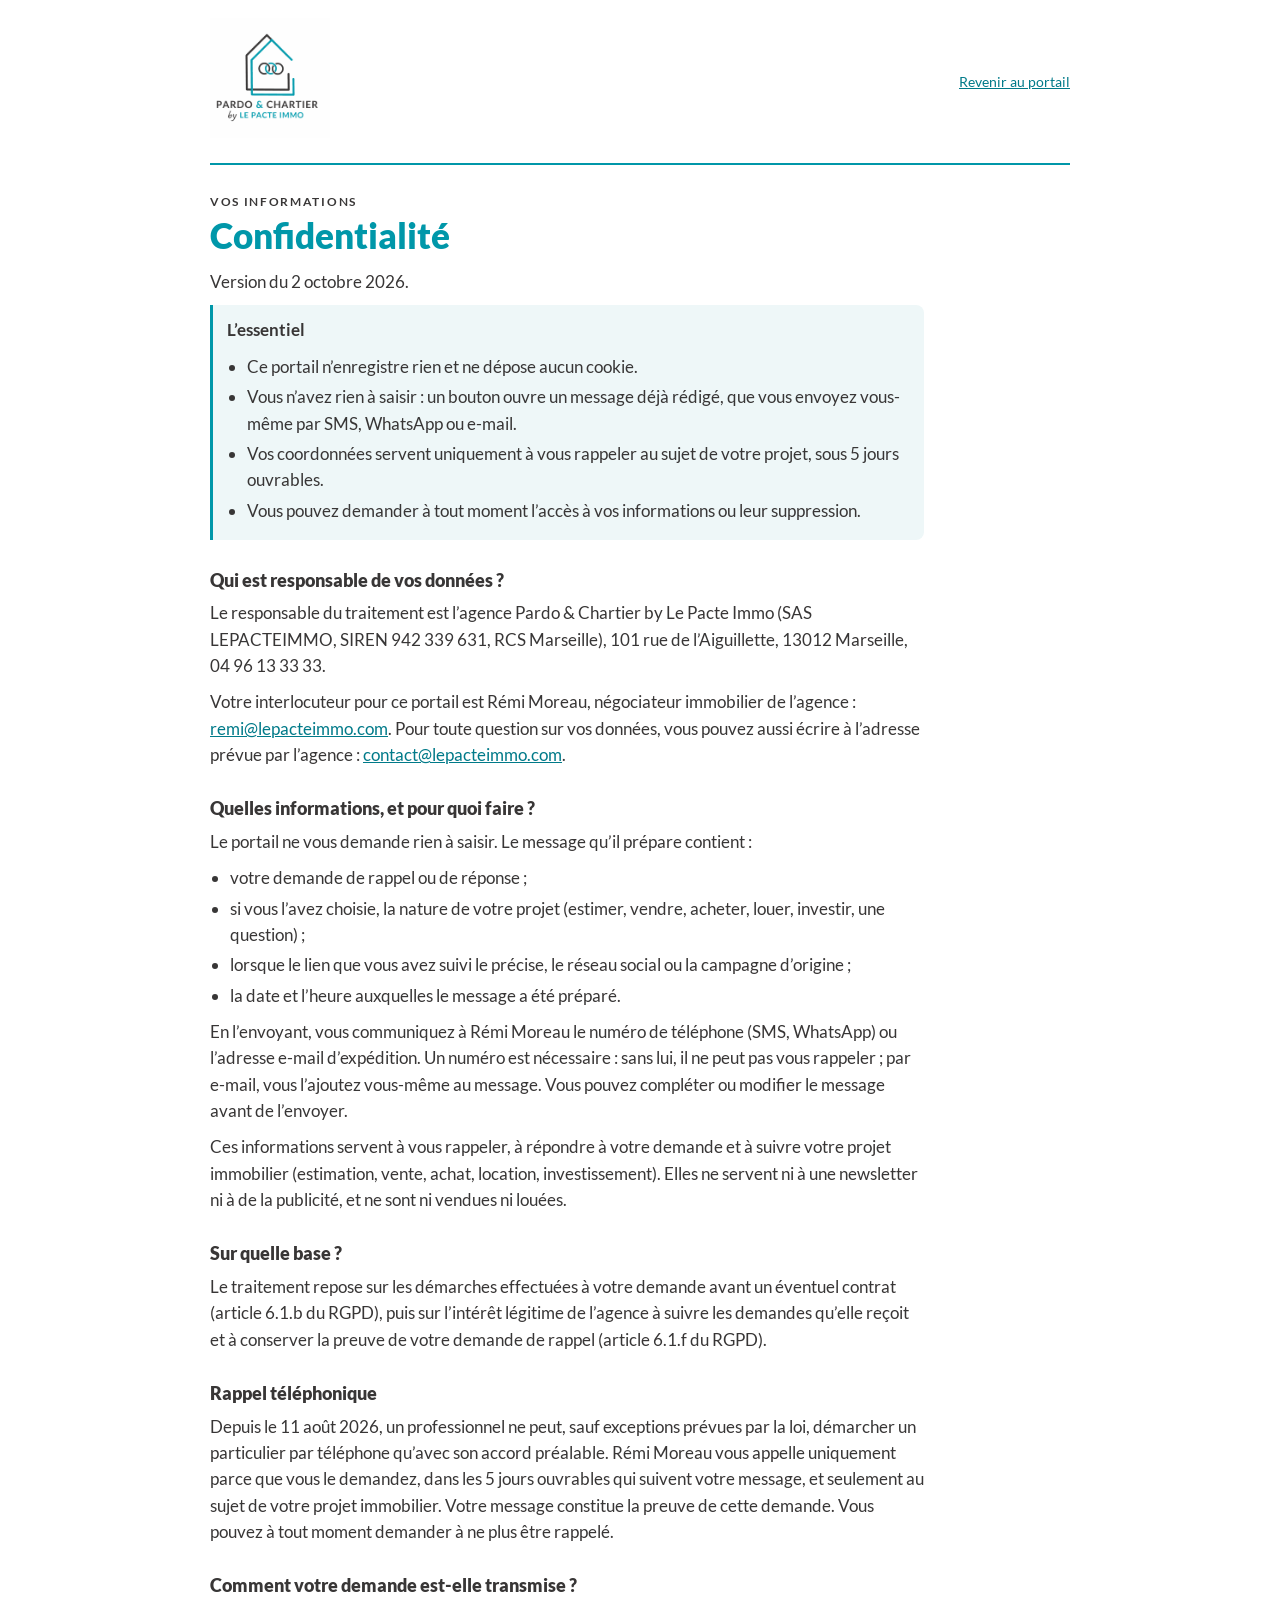
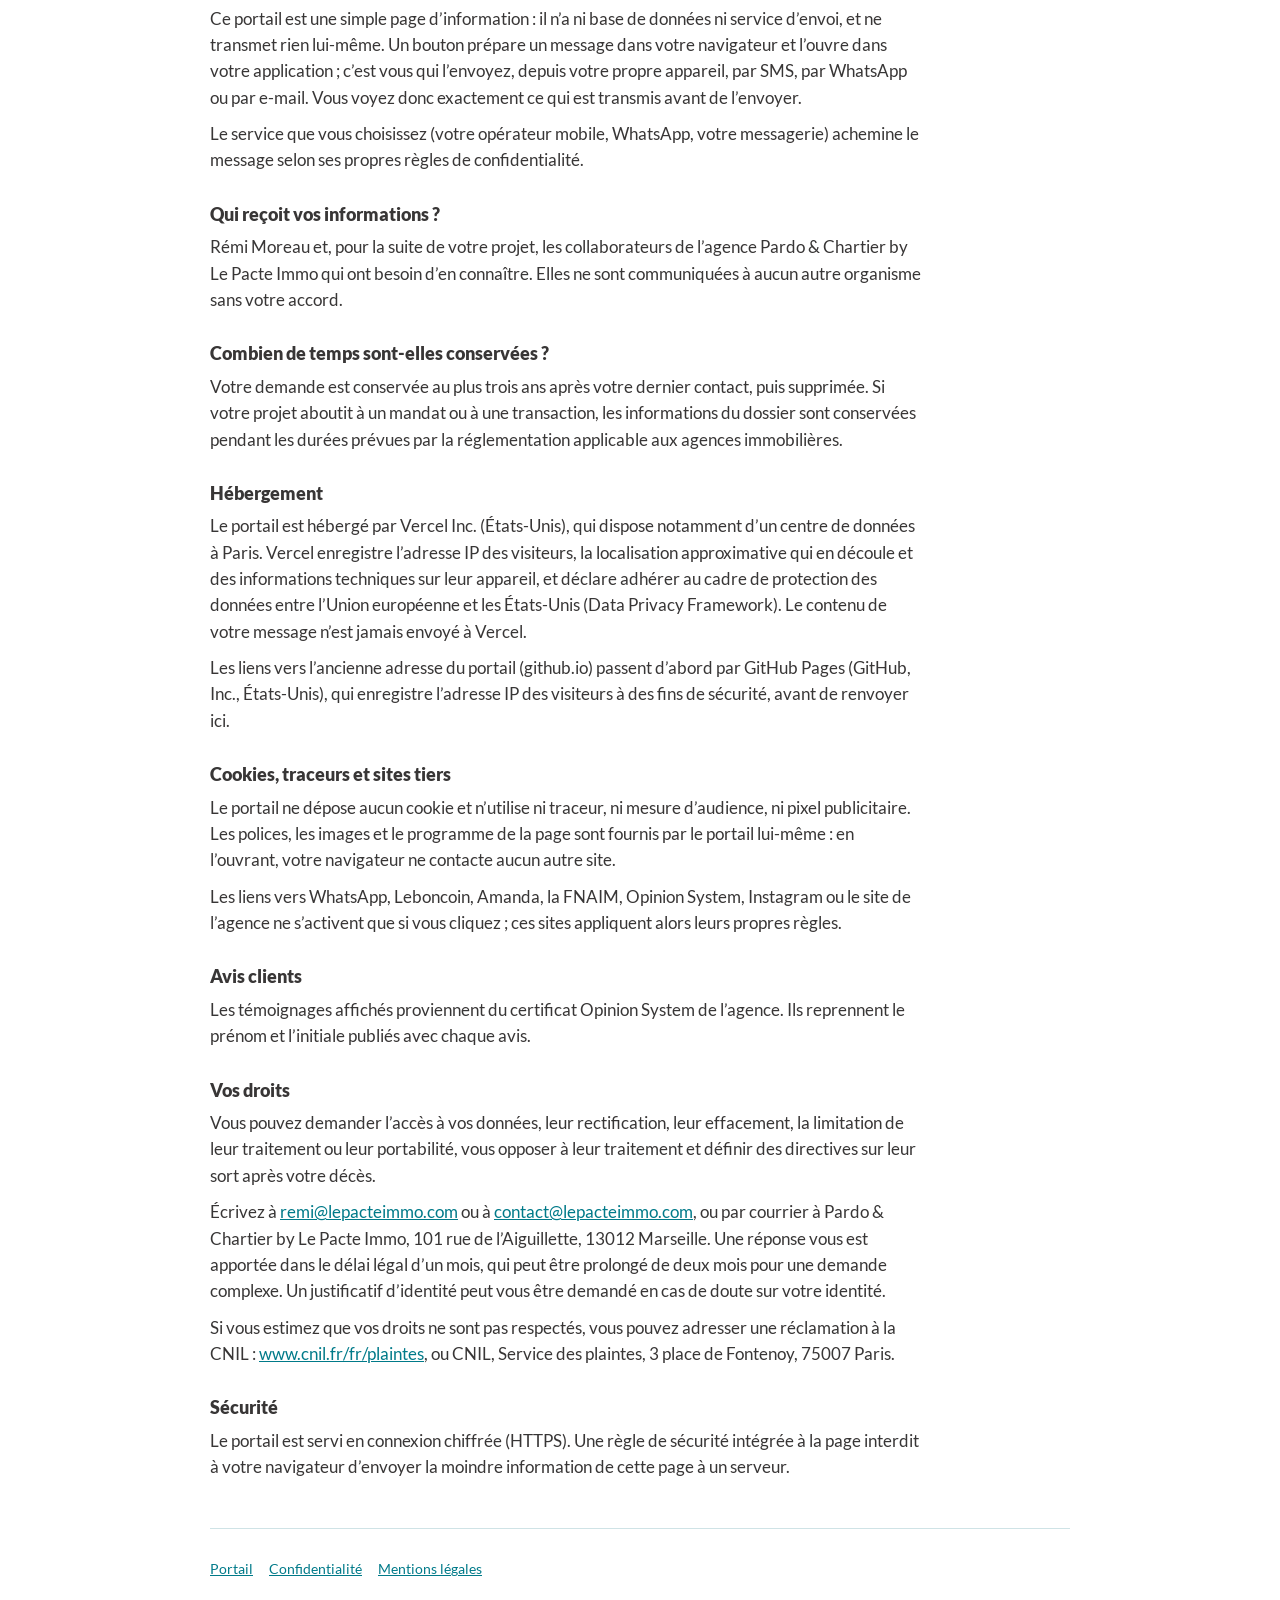
==== commit 51c850a2: "Portail simplifié : portrait en haut, contact sans formulaire Haut de page refait : portrait, nom, c" ====
--- a/confidentialite.html
+++ b/confidentialite.html
@@ -2,24 +2,85 @@
 <html lang="fr">
 <head>
 <meta charset="utf-8">
-<meta name="viewport" content="width=device-width,initial-scale=1">
-<title>Rémi Moreau | Votre projet immobilier à Marseille</title>
-<meta name="robots" content="noindex">
+<meta http-equiv="Content-Security-Policy" content="default-src 'none'; style-src 'self'; img-src 'self'; font-src 'self'; form-action 'none'; base-uri 'none'">
 <meta name="referrer" content="no-referrer">
-<link rel="canonical" href="https://remi-moreau-contact.vercel.app/confidentialite.html">
-<meta property="og:title" content="Rémi Moreau | Votre projet immobilier à Marseille">
-<meta property="og:description" content="Vendre, acheter, louer, investir ou faire estimer un bien : échangez directement avec moi.">
-<meta property="og:image" content="https://remi-moreau-contact.vercel.app/apercu.jpg">
-<meta property="og:image:width" content="1200">
-<meta property="og:image:height" content="630">
-<meta property="og:type" content="website">
-<meta property="og:url" content="https://remi-moreau-contact.vercel.app/">
-<meta name="twitter:card" content="summary_large_image">
-<script src="/remi-moreau-contact/redirect.js"></script>
-<meta http-equiv="refresh" content="3; url=https://remi-moreau-contact.vercel.app/confidentialite.html">
+<meta name="viewport" content="width=device-width,initial-scale=1,viewport-fit=cover">
+<title>Confidentialité | Rémi Moreau</title>
+<link rel="icon" href="remi-moreau.jpg">
+<link rel="stylesheet" href="style.css?v=5">
 </head>
-<body>
-<p>Le portail de Rémi Moreau a changé d’adresse.</p>
-<p><a href="https://remi-moreau-contact.vercel.app/confidentialite.html">Ouvrir le portail</a></p>
+<body class="legal">
+<div class="wrap page">
+  <header class="top">
+    <a href="index.html"><img src="logo-pardo-chartier.png" alt="Pardo &amp; Chartier by Le Pacte Immo" width="120" height="120"></a>
+    <div class="who"><a href="index.html">Revenir au portail</a></div>
+  </header>
+  <main>
+    <p class="eyebrow">Vos informations</p>
+    <h1>Confidentialité</h1>
+    <p>Version du 2 octobre 2026.</p>
+
+    <div class="box">
+      <p><strong>L’essentiel</strong></p>
+      <ul>
+        <li>Ce portail n’enregistre rien et ne dépose aucun cookie.</li>
+        <li>Vous n’avez rien à saisir : un bouton ouvre un message déjà rédigé, que vous envoyez vous-même par SMS, WhatsApp ou e-mail.</li>
+        <li>Vos coordonnées servent uniquement à vous rappeler au sujet de votre projet, sous 5 jours ouvrables.</li>
+        <li>Vous pouvez demander à tout moment l’accès à vos informations ou leur suppression.</li>
+      </ul>
+    </div>
+
+    <h2>Qui est responsable de vos données ?</h2>
+    <p>Le responsable du traitement est l’agence Pardo &amp; Chartier by Le Pacte Immo (SAS LEPACTEIMMO, SIREN 942 339 631, RCS Marseille), 101 rue de l’Aiguillette, 13012 Marseille, 04 96 13 33 33.</p>
+    <p>Votre interlocuteur pour ce portail est Rémi Moreau, négociateur immobilier de l’agence : <a href="mailto:remi@lepacteimmo.com">remi@lepacteimmo.com</a>. Pour toute question sur vos données, vous pouvez aussi écrire à l’adresse prévue par l’agence : <a href="mailto:contact@lepacteimmo.com">contact@lepacteimmo.com</a>.</p>
+
+    <h2>Quelles informations, et pour quoi faire ?</h2>
+    <p>Le portail ne vous demande rien à saisir. Le message qu’il prépare contient :</p>
+    <ul>
+      <li>votre demande de rappel ou de réponse ;</li>
+      <li>si vous l’avez choisie, la nature de votre projet (estimer, vendre, acheter, louer, investir, une question) ;</li>
+      <li>lorsque le lien que vous avez suivi le précise, le réseau social ou la campagne d’origine ;</li>
+      <li>la date et l’heure auxquelles le message a été préparé.</li>
+    </ul>
+    <p>En l’envoyant, vous communiquez à Rémi Moreau le numéro de téléphone (SMS, WhatsApp) ou l’adresse e-mail d’expédition. Un numéro est nécessaire : sans lui, il ne peut pas vous rappeler ; par e-mail, vous l’ajoutez vous-même au message. Vous pouvez compléter ou modifier le message avant de l’envoyer.</p>
+    <p>Ces informations servent à vous rappeler, à répondre à votre demande et à suivre votre projet immobilier (estimation, vente, achat, location, investissement). Elles ne servent ni à une newsletter ni à de la publicité, et ne sont ni vendues ni louées.</p>
+
+    <h2>Sur quelle base ?</h2>
+    <p>Le traitement repose sur les démarches effectuées à votre demande avant un éventuel contrat (article 6.1.b du RGPD), puis sur l’intérêt légitime de l’agence à suivre les demandes qu’elle reçoit et à conserver la preuve de votre demande de rappel (article 6.1.f du RGPD).</p>
+
+    <h2>Rappel téléphonique</h2>
+    <p>Depuis le 11 août 2026, un professionnel ne peut, sauf exceptions prévues par la loi, démarcher un particulier par téléphone qu’avec son accord préalable. Rémi Moreau vous appelle uniquement parce que vous le demandez, dans les 5 jours ouvrables qui suivent votre message, et seulement au sujet de votre projet immobilier. Votre message constitue la preuve de cette demande. Vous pouvez à tout moment demander à ne plus être rappelé.</p>
+
+    <h2>Comment votre demande est-elle transmise ?</h2>
+    <p>Ce portail est une simple page d’information : il n’a ni base de données ni service d’envoi, et ne transmet rien lui-même. Un bouton prépare un message dans votre navigateur et l’ouvre dans votre application ; c’est vous qui l’envoyez, depuis votre propre appareil, par SMS, par WhatsApp ou par e-mail. Vous voyez donc exactement ce qui est transmis avant de l’envoyer.</p>
+    <p>Le service que vous choisissez (votre opérateur mobile, WhatsApp, votre messagerie) achemine le message selon ses propres règles de confidentialité.</p>
+
+    <h2>Qui reçoit vos informations ?</h2>
+    <p>Rémi Moreau et, pour la suite de votre projet, les collaborateurs de l’agence Pardo &amp; Chartier by Le Pacte Immo qui ont besoin d’en connaître. Elles ne sont communiquées à aucun autre organisme sans votre accord.</p>
+
+    <h2>Combien de temps sont-elles conservées ?</h2>
+    <p>Votre demande est conservée au plus trois ans après votre dernier contact, puis supprimée. Si votre projet aboutit à un mandat ou à une transaction, les informations du dossier sont conservées pendant les durées prévues par la réglementation applicable aux agences immobilières.</p>
+
+    <h2>Hébergement</h2>
+    <p>Le portail est hébergé par Vercel Inc. (États-Unis), qui dispose notamment d’un centre de données à Paris. Vercel enregistre l’adresse IP des visiteurs, la localisation approximative qui en découle et des informations techniques sur leur appareil, et déclare adhérer au cadre de protection des données entre l’Union européenne et les États-Unis (Data Privacy Framework). Le contenu de votre message n’est jamais envoyé à Vercel.</p>
+    <p>Les liens vers l’ancienne adresse du portail (github.io) passent d’abord par GitHub Pages (GitHub, Inc., États-Unis), qui enregistre l’adresse IP des visiteurs à des fins de sécurité, avant de renvoyer ici.</p>
+
+    <h2>Cookies, traceurs et sites tiers</h2>
+    <p>Le portail ne dépose aucun cookie et n’utilise ni traceur, ni mesure d’audience, ni pixel publicitaire. Les polices, les images et le programme de la page sont fournis par le portail lui-même : en l’ouvrant, votre navigateur ne contacte aucun autre site.</p>
+    <p>Les liens vers WhatsApp, Leboncoin, Amanda, la FNAIM, Opinion System, Instagram ou le site de l’agence ne s’activent que si vous cliquez ; ces sites appliquent alors leurs propres règles.</p>
+
+    <h2>Avis clients</h2>
+    <p>Les témoignages affichés proviennent du certificat Opinion System de l’agence. Ils reprennent le prénom et l’initiale publiés avec chaque avis.</p>
+
+    <h2>Vos droits</h2>
+    <p>Vous pouvez demander l’accès à vos données, leur rectification, leur effacement, la limitation de leur traitement ou leur portabilité, vous opposer à leur traitement et définir des directives sur leur sort après votre décès.</p>
+    <p>Écrivez à <a href="mailto:remi@lepacteimmo.com">remi@lepacteimmo.com</a> ou à <a href="mailto:contact@lepacteimmo.com">contact@lepacteimmo.com</a>, ou par courrier à Pardo &amp; Chartier by Le Pacte Immo, 101 rue de l’Aiguillette, 13012 Marseille. Une réponse vous est apportée dans le délai légal d’un mois, qui peut être prolongé de deux mois pour une demande complexe. Un justificatif d’identité peut vous être demandé en cas de doute sur votre identité.</p>
+    <p>Si vous estimez que vos droits ne sont pas respectés, vous pouvez adresser une réclamation à la CNIL : <a href="https://www.cnil.fr/fr/plaintes" target="_blank" rel="noopener noreferrer">www.cnil.fr/fr/plaintes</a>, ou CNIL, Service des plaintes, 3 place de Fontenoy, 75007 Paris.</p>
+
+    <h2>Sécurité</h2>
+    <p>Le portail est servi en connexion chiffrée (HTTPS). Une règle de sécurité intégrée à la page interdit à votre navigateur d’envoyer la moindre information de cette page à un serveur.</p>
+  </main>
+  <footer><nav><a href="index.html">Portail</a><a href="confidentialite.html">Confidentialité</a><a href="mentions.html">Mentions légales</a></nav></footer>
+</div>
 </body>
 </html>
--- a/style.css
+++ b/style.css
@@ -0,0 +1,104 @@
+/* Portail Rémi Moreau — charte Le Pacte Immo : turquoise #0097a9, anthracite #383636, blanc ; Lato + Caveat */
+/* Polices servies par le portail lui-même : aucun appel à un site tiers. Lato et Caveat sont sous licence SIL Open Font License 1.1 (voir LICENCE-Lato.txt et LICENCE-Caveat.txt). */
+@font-face{font-family:"Lato";font-style:normal;font-weight:400;font-display:swap;src:url(lato-latin-400-normal.woff2) format("woff2")}
+@font-face{font-family:"Lato";font-style:normal;font-weight:700;font-display:swap;src:url(lato-latin-700-normal.woff2) format("woff2")}
+@font-face{font-family:"Lato";font-style:normal;font-weight:900;font-display:swap;src:url(lato-latin-900-normal.woff2) format("woff2")}
+@font-face{font-family:"Caveat";font-style:normal;font-weight:600;font-display:swap;src:url(caveat-latin-600-normal.woff2) format("woff2")}
+:root{
+  --bg:#ffffff; --surface:#ffffff; --ink:#383636; --muted:#6a6f70;
+  --accent:#0097a9; --accent-dark:#007a89; --line:#cfe3e6; --soft:#eef7f8; --err:#b3261e;
+  --body:"Lato",system-ui,-apple-system,"Segoe UI",sans-serif;
+  --hand:"Caveat","Segoe Script",cursive;
+}
+*{box-sizing:border-box}
+html{scroll-behavior:smooth}
+body{margin:0;background:var(--bg);color:var(--ink);font-family:var(--body);font-size:17px;line-height:1.55;padding:0 20px 96px}
+body.legal{padding-bottom:40px}
+.wrap{max-width:860px;margin:0 auto}
+a{color:var(--accent-dark)}
+:focus-visible{outline:3px solid var(--accent);outline-offset:2px}
+
+/* En-tête des pages légales */
+.top{display:flex;justify-content:space-between;align-items:center;gap:16px;padding:18px 0;border-bottom:2px solid var(--accent)}
+.top img{width:120px;height:auto}
+.top .who{text-align:right;font-size:.9rem}
+.top .who strong{display:block}
+
+.eyebrow{font-size:.75rem;letter-spacing:.14em;text-transform:uppercase;font-weight:700;margin:32px 0 0}
+h1{line-height:1;color:var(--accent);font-weight:900;margin:6px 0 16px}
+h2{font-size:1.6rem;color:var(--accent);margin:44px 0 16px;font-weight:900;text-wrap:balance}
+
+.btn{display:inline-flex;align-items:center;justify-content:center;gap:8px;font:inherit;font-weight:900;border-radius:8px;padding:12px 20px;cursor:pointer;text-decoration:none;border:2px solid var(--accent)}
+.btn.primary{background:var(--accent);color:#fff}
+.btn.primary:hover{background:var(--accent-dark);border-color:var(--accent-dark)}
+.btn.ghost{background:#fff;color:var(--ink)}
+.btn.ghost:hover{background:var(--soft)}
+
+/* Haut de page : portrait, nom, projet d'un geste, trois moyens de contact */
+.hero{position:relative;max-width:460px;margin:0 auto;padding-top:18px;text-align:center}
+.hero-logo{position:absolute;left:0;top:14px;width:64px;height:64px}
+.hero-photo{display:block;width:132px;height:132px;margin:0 auto;border-radius:50%;object-fit:cover;border:3px solid var(--accent)}
+.hero h1{font-size:1.9rem;line-height:1.15;color:var(--ink);margin:12px 0 0}
+.role{margin:2px 0 0;color:var(--accent-dark);font-weight:700}
+.projet{display:none;margin-top:18px}
+.js .projet{display:block}
+.label{margin:0 0 8px;font-size:.92rem;font-weight:700}
+.label small{font-weight:400;font-size:.85rem;color:var(--muted)}
+.chips{display:grid;grid-template-columns:repeat(3,1fr);gap:8px}
+.chip{font:inherit;font-size:.95rem;font-weight:700;color:var(--ink);background:#fff;border:1.5px solid var(--line);border-radius:999px;min-height:44px;padding:8px 4px;cursor:pointer}
+.chip:hover{border-color:var(--accent);background:var(--soft)}
+.chip[aria-pressed="true"]{background:var(--accent-dark);border-color:var(--accent-dark);color:#fff}
+.actions{display:grid;grid-template-columns:1fr 1fr;gap:10px;margin-top:16px}
+.actions .btn{min-width:0;min-height:50px;padding:12px 8px;text-align:center}
+.actions .big{grid-column:1/-1;min-height:56px;font-size:1.15rem}
+.fine.hint{margin:12px auto 0;max-width:30em}
+.if-d{display:none}
+.is-desktop .if-d{display:inline}
+.is-desktop .if-m{display:none}
+.more{display:inline-block;margin-top:16px;font-weight:700}
+
+.about{max-width:42em}
+.about p{margin:0 0 12px}
+.hand{font-family:var(--hand);color:var(--accent);font-size:1.5rem;margin:40px 0 -34px}
+
+.rating{font-weight:900;font-size:1.15rem;margin:0 0 6px}
+.note{font-size:.85rem;color:var(--muted)}
+.reviews{display:grid;gap:12px;margin-top:16px;padding:0;list-style:none}
+.reviews li{border-left:3px solid var(--accent);padding:6px 0 6px 14px}
+.reviews p{margin:0}
+.reviews .by{font-size:.85rem;color:var(--muted)}
+
+footer{margin-top:48px;padding-top:20px;border-top:1px solid var(--line);font-size:.85rem;color:var(--muted)}
+footer p{margin:0 0 8px}
+footer nav{display:flex;flex-wrap:wrap;gap:16px;margin-top:10px}
+
+/* Barre du bas : visible seulement quand les boutons du haut ne sont plus à l'écran */
+.bar{position:fixed;left:0;right:0;bottom:0;background:#fff;border-top:1px solid var(--line);padding:10px 16px calc(10px + env(safe-area-inset-bottom,0px));display:flex;justify-content:center;gap:10px;z-index:5;transform:translateY(110%);visibility:hidden;transition:transform .25s ease,visibility .25s}
+.bar.on{transform:none;visibility:visible}
+
+.fine{font-size:.8rem;color:var(--muted);margin:0}
+[hidden]{display:none!important}
+
+.page h1{font-size:2.2rem;color:var(--accent)}
+.page h2{font-size:1.15rem;margin:26px 0 6px;color:var(--ink)}
+.page p{margin:0 0 10px;max-width:42em}
+.page .eyebrow{margin:28px 0 0}
+.page ul{margin:0 0 10px;padding-left:1.2em;max-width:42em}
+.page li{margin:0 0 4px}
+.page .box{background:var(--soft);border-left:3px solid var(--accent);border-radius:0 8px 8px 0;padding:12px 14px;max-width:42em;margin:0 0 14px}
+.page .box p:last-child,.page .box ul:last-child{margin-bottom:0}
+@media (prefers-reduced-motion:reduce){html{scroll-behavior:auto}.bar{transition:none}}
+.partner{display:flex;align-items:center;gap:24px;margin-top:24px}
+.partner>a{flex:none}
+.partner img{display:block;width:134px;height:auto}
+.partner p{margin:0 0 8px}
+@media (max-width:440px){.partner{gap:16px}.partner img{width:104px}}
+.btn .num{font-weight:400;font-variant-numeric:tabular-nums}
+.btn .num::before{content:"·";margin-right:8px;font-weight:900}
+@media (max-width:700px){.btn .num{display:none}}
+@media (min-width:701px){.actions .btn{flex-direction:column;gap:0;line-height:1.25}.actions .num{font-size:.85rem}.actions .num::before{content:none}}
+@media (max-width:600px){.bar{gap:8px;padding-left:10px;padding-right:10px}.bar .btn{flex:1 1 auto;min-width:0;padding:10px 8px;font-size:.84rem;line-height:1.2;text-align:center}}
+@media (max-width:340px){.hero-logo{width:52px;height:52px}.hero h1{font-size:1.7rem}.chip{font-size:.9rem}.actions{grid-template-columns:2fr 3fr}}
+.plogo{margin:0 0 16px}
+.plogo a{display:block;width:200px}
+.plogo img{display:block;width:100%;height:auto}
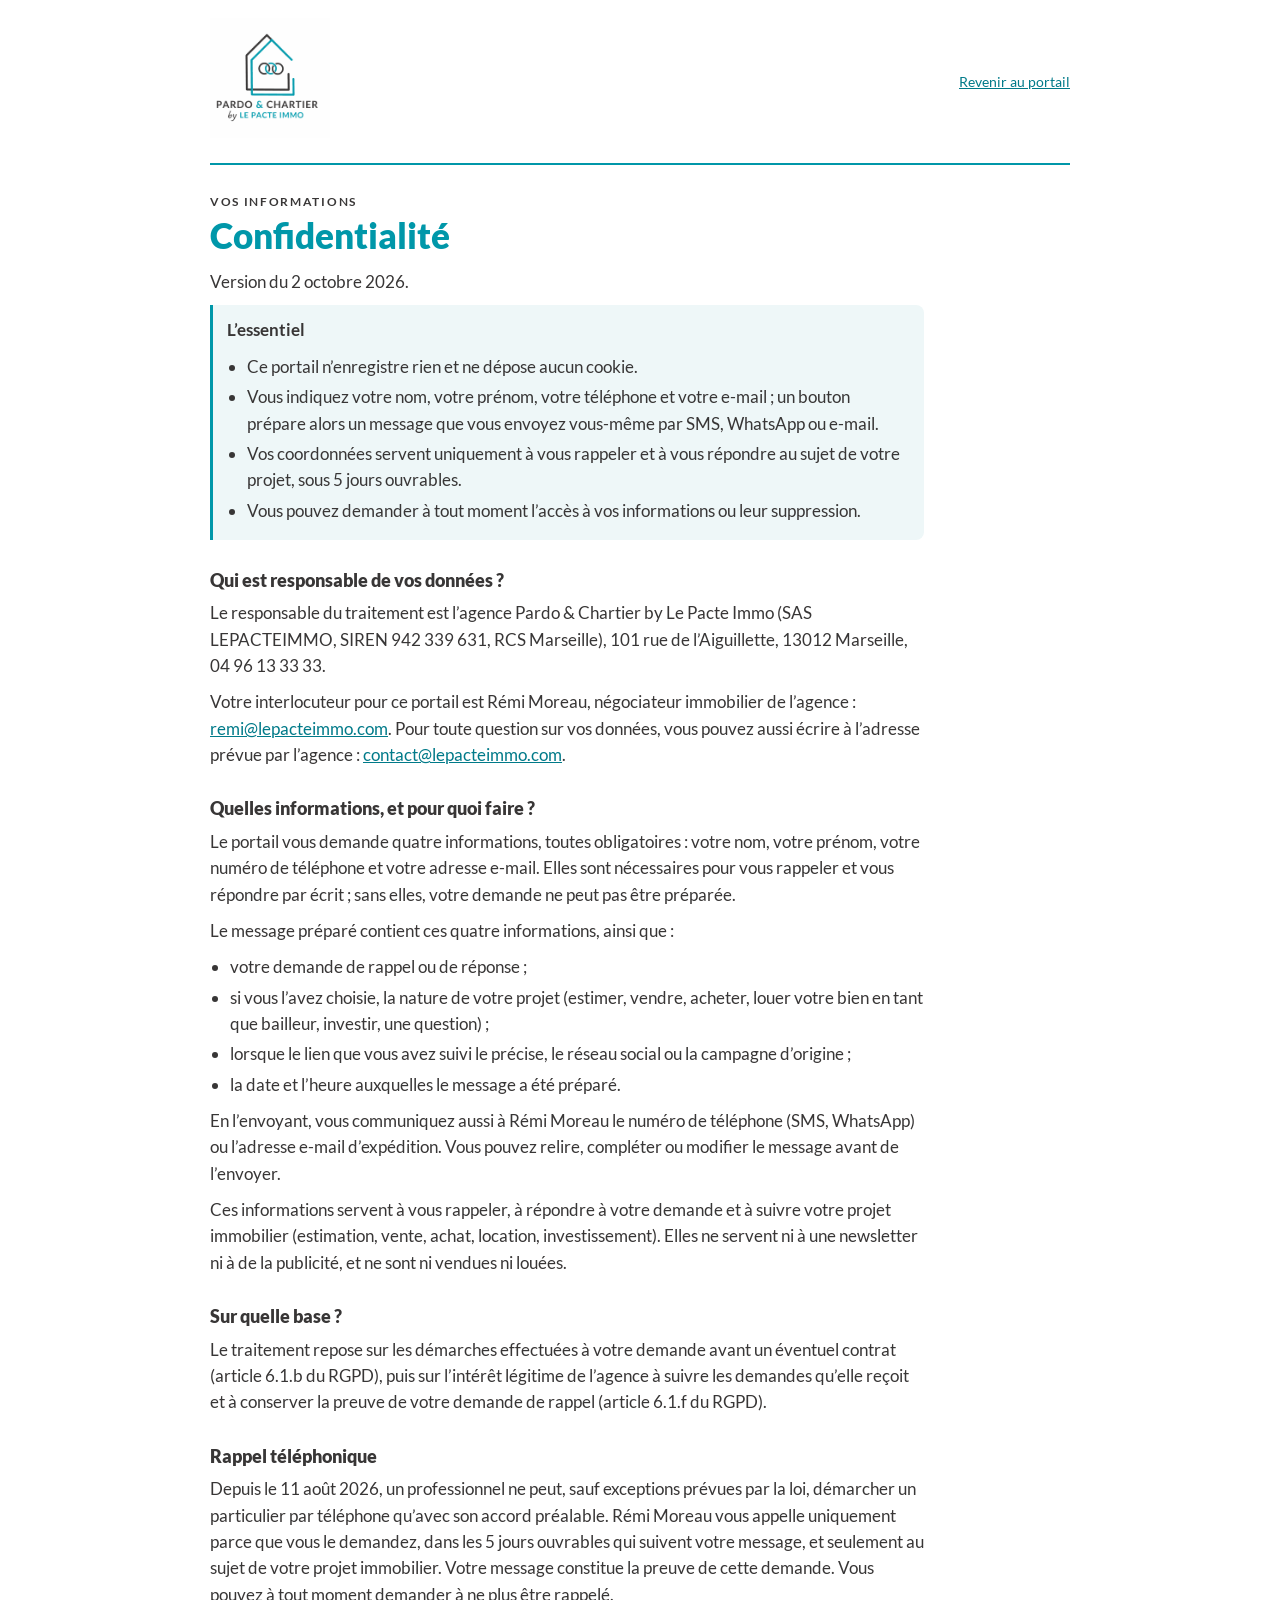
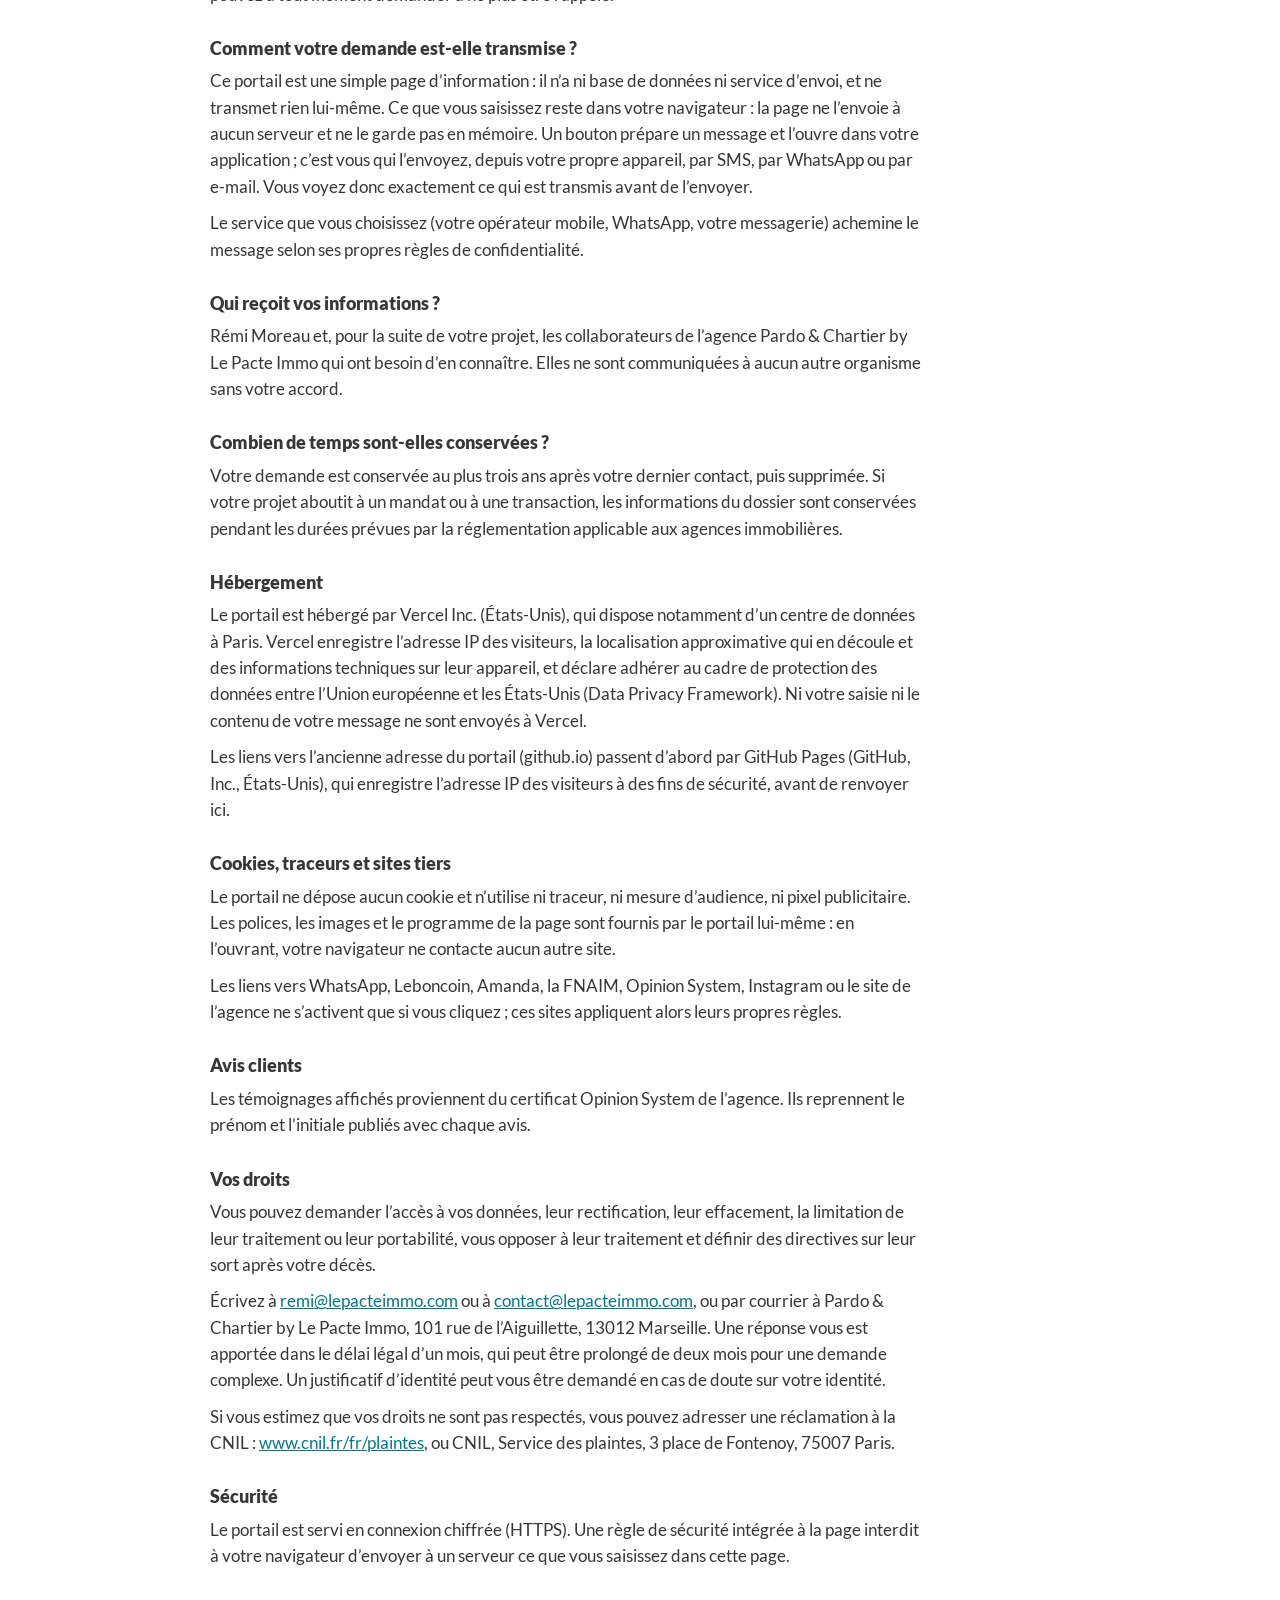
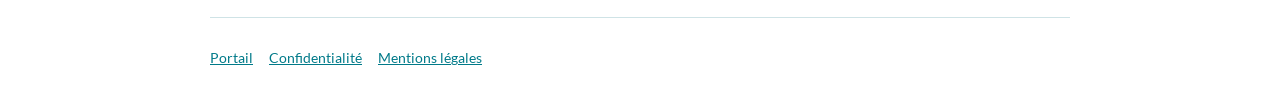
==== commit 4663c64b: "Portail : coordonnées obligatoires et projet « Louer (Bailleur) » Quatre champs obligatoires (nom, p" ====
--- a/confidentialite.html
+++ b/confidentialite.html
@@ -7,7 +7,7 @@
 <meta name="viewport" content="width=device-width,initial-scale=1,viewport-fit=cover">
 <title>Confidentialité | Rémi Moreau</title>
 <link rel="icon" href="remi-moreau.jpg">
-<link rel="stylesheet" href="style.css?v=5">
+<link rel="stylesheet" href="style.css?v=6">
 </head>
 <body class="legal">
 <div class="wrap page">
@@ -24,8 +24,8 @@
       <p><strong>L’essentiel</strong></p>
       <ul>
         <li>Ce portail n’enregistre rien et ne dépose aucun cookie.</li>
-        <li>Vous n’avez rien à saisir : un bouton ouvre un message déjà rédigé, que vous envoyez vous-même par SMS, WhatsApp ou e-mail.</li>
-        <li>Vos coordonnées servent uniquement à vous rappeler au sujet de votre projet, sous 5 jours ouvrables.</li>
+        <li>Vous indiquez votre nom, votre prénom, votre téléphone et votre e-mail ; un bouton prépare alors un message que vous envoyez vous-même par SMS, WhatsApp ou e-mail.</li>
+        <li>Vos coordonnées servent uniquement à vous rappeler et à vous répondre au sujet de votre projet, sous 5 jours ouvrables.</li>
         <li>Vous pouvez demander à tout moment l’accès à vos informations ou leur suppression.</li>
       </ul>
     </div>
@@ -35,14 +35,15 @@
     <p>Votre interlocuteur pour ce portail est Rémi Moreau, négociateur immobilier de l’agence : <a href="mailto:remi@lepacteimmo.com">remi@lepacteimmo.com</a>. Pour toute question sur vos données, vous pouvez aussi écrire à l’adresse prévue par l’agence : <a href="mailto:contact@lepacteimmo.com">contact@lepacteimmo.com</a>.</p>
 
     <h2>Quelles informations, et pour quoi faire ?</h2>
-    <p>Le portail ne vous demande rien à saisir. Le message qu’il prépare contient :</p>
+    <p>Le portail vous demande quatre informations, toutes obligatoires : votre nom, votre prénom, votre numéro de téléphone et votre adresse e-mail. Elles sont nécessaires pour vous rappeler et vous répondre par écrit ; sans elles, votre demande ne peut pas être préparée.</p>
+    <p>Le message préparé contient ces quatre informations, ainsi que :</p>
     <ul>
       <li>votre demande de rappel ou de réponse ;</li>
-      <li>si vous l’avez choisie, la nature de votre projet (estimer, vendre, acheter, louer, investir, une question) ;</li>
+      <li>si vous l’avez choisie, la nature de votre projet (estimer, vendre, acheter, louer votre bien en tant que bailleur, investir, une question) ;</li>
       <li>lorsque le lien que vous avez suivi le précise, le réseau social ou la campagne d’origine ;</li>
       <li>la date et l’heure auxquelles le message a été préparé.</li>
     </ul>
-    <p>En l’envoyant, vous communiquez à Rémi Moreau le numéro de téléphone (SMS, WhatsApp) ou l’adresse e-mail d’expédition. Un numéro est nécessaire : sans lui, il ne peut pas vous rappeler ; par e-mail, vous l’ajoutez vous-même au message. Vous pouvez compléter ou modifier le message avant de l’envoyer.</p>
+    <p>En l’envoyant, vous communiquez aussi à Rémi Moreau le numéro de téléphone (SMS, WhatsApp) ou l’adresse e-mail d’expédition. Vous pouvez relire, compléter ou modifier le message avant de l’envoyer.</p>
     <p>Ces informations servent à vous rappeler, à répondre à votre demande et à suivre votre projet immobilier (estimation, vente, achat, location, investissement). Elles ne servent ni à une newsletter ni à de la publicité, et ne sont ni vendues ni louées.</p>
 
     <h2>Sur quelle base ?</h2>
@@ -52,7 +53,7 @@
     <p>Depuis le 11 août 2026, un professionnel ne peut, sauf exceptions prévues par la loi, démarcher un particulier par téléphone qu’avec son accord préalable. Rémi Moreau vous appelle uniquement parce que vous le demandez, dans les 5 jours ouvrables qui suivent votre message, et seulement au sujet de votre projet immobilier. Votre message constitue la preuve de cette demande. Vous pouvez à tout moment demander à ne plus être rappelé.</p>
 
     <h2>Comment votre demande est-elle transmise ?</h2>
-    <p>Ce portail est une simple page d’information : il n’a ni base de données ni service d’envoi, et ne transmet rien lui-même. Un bouton prépare un message dans votre navigateur et l’ouvre dans votre application ; c’est vous qui l’envoyez, depuis votre propre appareil, par SMS, par WhatsApp ou par e-mail. Vous voyez donc exactement ce qui est transmis avant de l’envoyer.</p>
+    <p>Ce portail est une simple page d’information : il n’a ni base de données ni service d’envoi, et ne transmet rien lui-même. Ce que vous saisissez reste dans votre navigateur : la page ne l’envoie à aucun serveur et ne le garde pas en mémoire. Un bouton prépare un message et l’ouvre dans votre application ; c’est vous qui l’envoyez, depuis votre propre appareil, par SMS, par WhatsApp ou par e-mail. Vous voyez donc exactement ce qui est transmis avant de l’envoyer.</p>
     <p>Le service que vous choisissez (votre opérateur mobile, WhatsApp, votre messagerie) achemine le message selon ses propres règles de confidentialité.</p>
 
     <h2>Qui reçoit vos informations ?</h2>
@@ -62,7 +63,7 @@
     <p>Votre demande est conservée au plus trois ans après votre dernier contact, puis supprimée. Si votre projet aboutit à un mandat ou à une transaction, les informations du dossier sont conservées pendant les durées prévues par la réglementation applicable aux agences immobilières.</p>
 
     <h2>Hébergement</h2>
-    <p>Le portail est hébergé par Vercel Inc. (États-Unis), qui dispose notamment d’un centre de données à Paris. Vercel enregistre l’adresse IP des visiteurs, la localisation approximative qui en découle et des informations techniques sur leur appareil, et déclare adhérer au cadre de protection des données entre l’Union européenne et les États-Unis (Data Privacy Framework). Le contenu de votre message n’est jamais envoyé à Vercel.</p>
+    <p>Le portail est hébergé par Vercel Inc. (États-Unis), qui dispose notamment d’un centre de données à Paris. Vercel enregistre l’adresse IP des visiteurs, la localisation approximative qui en découle et des informations techniques sur leur appareil, et déclare adhérer au cadre de protection des données entre l’Union européenne et les États-Unis (Data Privacy Framework). Ni votre saisie ni le contenu de votre message ne sont envoyés à Vercel.</p>
     <p>Les liens vers l’ancienne adresse du portail (github.io) passent d’abord par GitHub Pages (GitHub, Inc., États-Unis), qui enregistre l’adresse IP des visiteurs à des fins de sécurité, avant de renvoyer ici.</p>
 
     <h2>Cookies, traceurs et sites tiers</h2>
@@ -78,7 +79,7 @@
     <p>Si vous estimez que vos droits ne sont pas respectés, vous pouvez adresser une réclamation à la CNIL : <a href="https://www.cnil.fr/fr/plaintes" target="_blank" rel="noopener noreferrer">www.cnil.fr/fr/plaintes</a>, ou CNIL, Service des plaintes, 3 place de Fontenoy, 75007 Paris.</p>
 
     <h2>Sécurité</h2>
-    <p>Le portail est servi en connexion chiffrée (HTTPS). Une règle de sécurité intégrée à la page interdit à votre navigateur d’envoyer la moindre information de cette page à un serveur.</p>
+    <p>Le portail est servi en connexion chiffrée (HTTPS). Une règle de sécurité intégrée à la page interdit à votre navigateur d’envoyer à un serveur ce que vous saisissez dans cette page.</p>
   </main>
   <footer><nav><a href="index.html">Portail</a><a href="confidentialite.html">Confidentialité</a><a href="mentions.html">Mentions légales</a></nav></footer>
 </div>
--- a/style.css
+++ b/style.css
@@ -45,9 +45,21 @@
 .label{margin:0 0 8px;font-size:.92rem;font-weight:700}
 .label small{font-weight:400;font-size:.85rem;color:var(--muted)}
 .chips{display:grid;grid-template-columns:repeat(3,1fr);gap:8px}
-.chip{font:inherit;font-size:.95rem;font-weight:700;color:var(--ink);background:#fff;border:1.5px solid var(--line);border-radius:999px;min-height:44px;padding:8px 4px;cursor:pointer}
+.chip{font:inherit;font-size:.95rem;font-weight:700;line-height:1.2;color:var(--ink);background:#fff;border:1.5px solid var(--line);border-radius:999px;min-height:44px;padding:4px;cursor:pointer}
+.chip small{display:block;font-size:.78rem;font-weight:400}
 .chip:hover{border-color:var(--accent);background:var(--soft)}
 .chip[aria-pressed="true"]{background:var(--accent-dark);border-color:var(--accent-dark);color:#fff}
+/* Coordonnées : quatre champs, repris dans le message que le visiteur envoie lui-même */
+.lead{display:none;gap:10px;margin-top:18px;text-align:left}
+.js .lead{display:grid}
+.lead .label{margin:0 0 -2px;text-align:center}
+.row2{display:grid;grid-template-columns:1fr 1fr;gap:10px}
+label.f{display:flex;flex-direction:column;gap:3px;min-width:0;font-size:.88rem;font-weight:700}
+.lead input{font:inherit;font-size:1rem;font-weight:400;color:var(--ink);background:#fff;border:1.5px solid #6f9aa1;border-radius:8px;box-shadow:none;-webkit-appearance:none;appearance:none;min-height:46px;padding:9px 12px;width:100%;scroll-margin-top:150px}
+.lead input[aria-invalid="true"]{border-color:var(--err);box-shadow:0 0 0 1px var(--err)}
+.msg{margin:0;font-size:.9rem;font-weight:700}
+.msg.err{color:var(--err)}
+.msg.ok{color:var(--accent-dark);text-align:center;margin-top:12px}
 .actions{display:grid;grid-template-columns:1fr 1fr;gap:10px;margin-top:16px}
 .actions .btn{min-width:0;min-height:50px;padding:12px 8px;text-align:center}
 .actions .big{grid-column:1/-1;min-height:56px;font-size:1.15rem}
